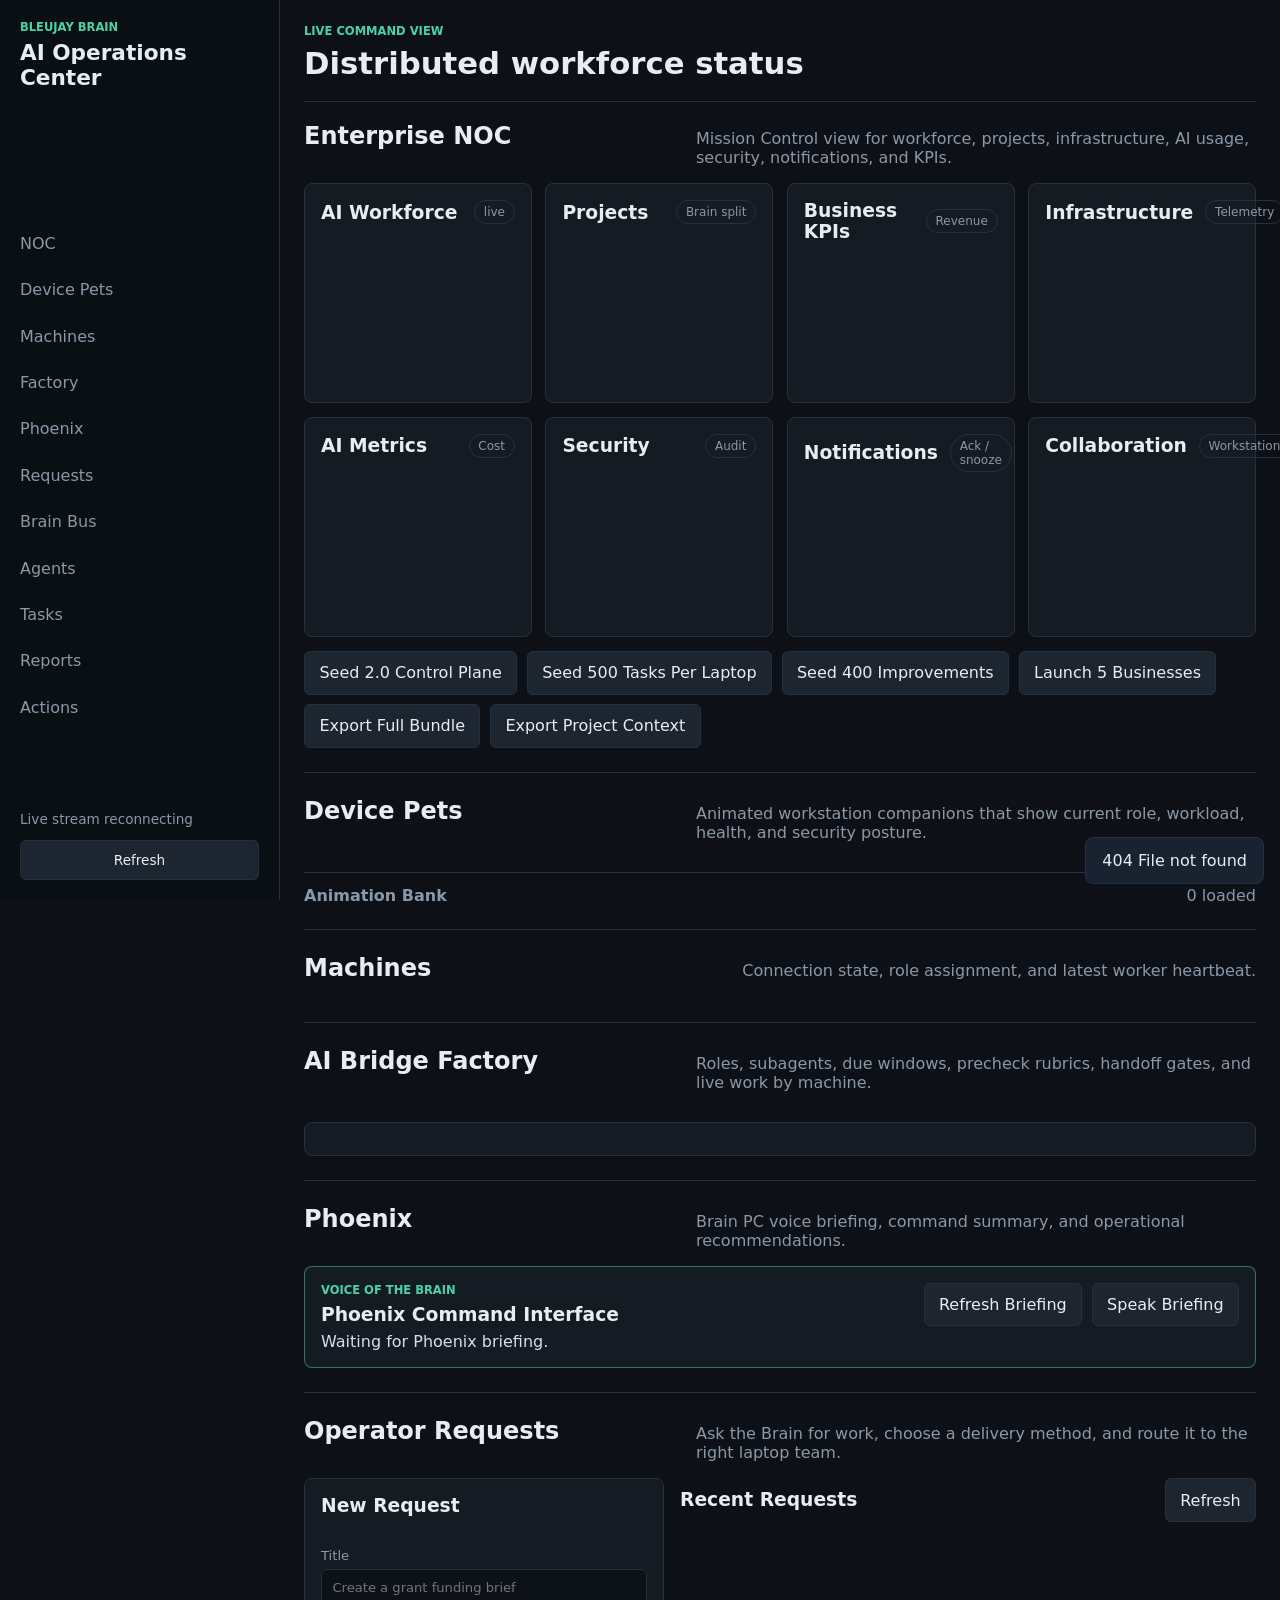
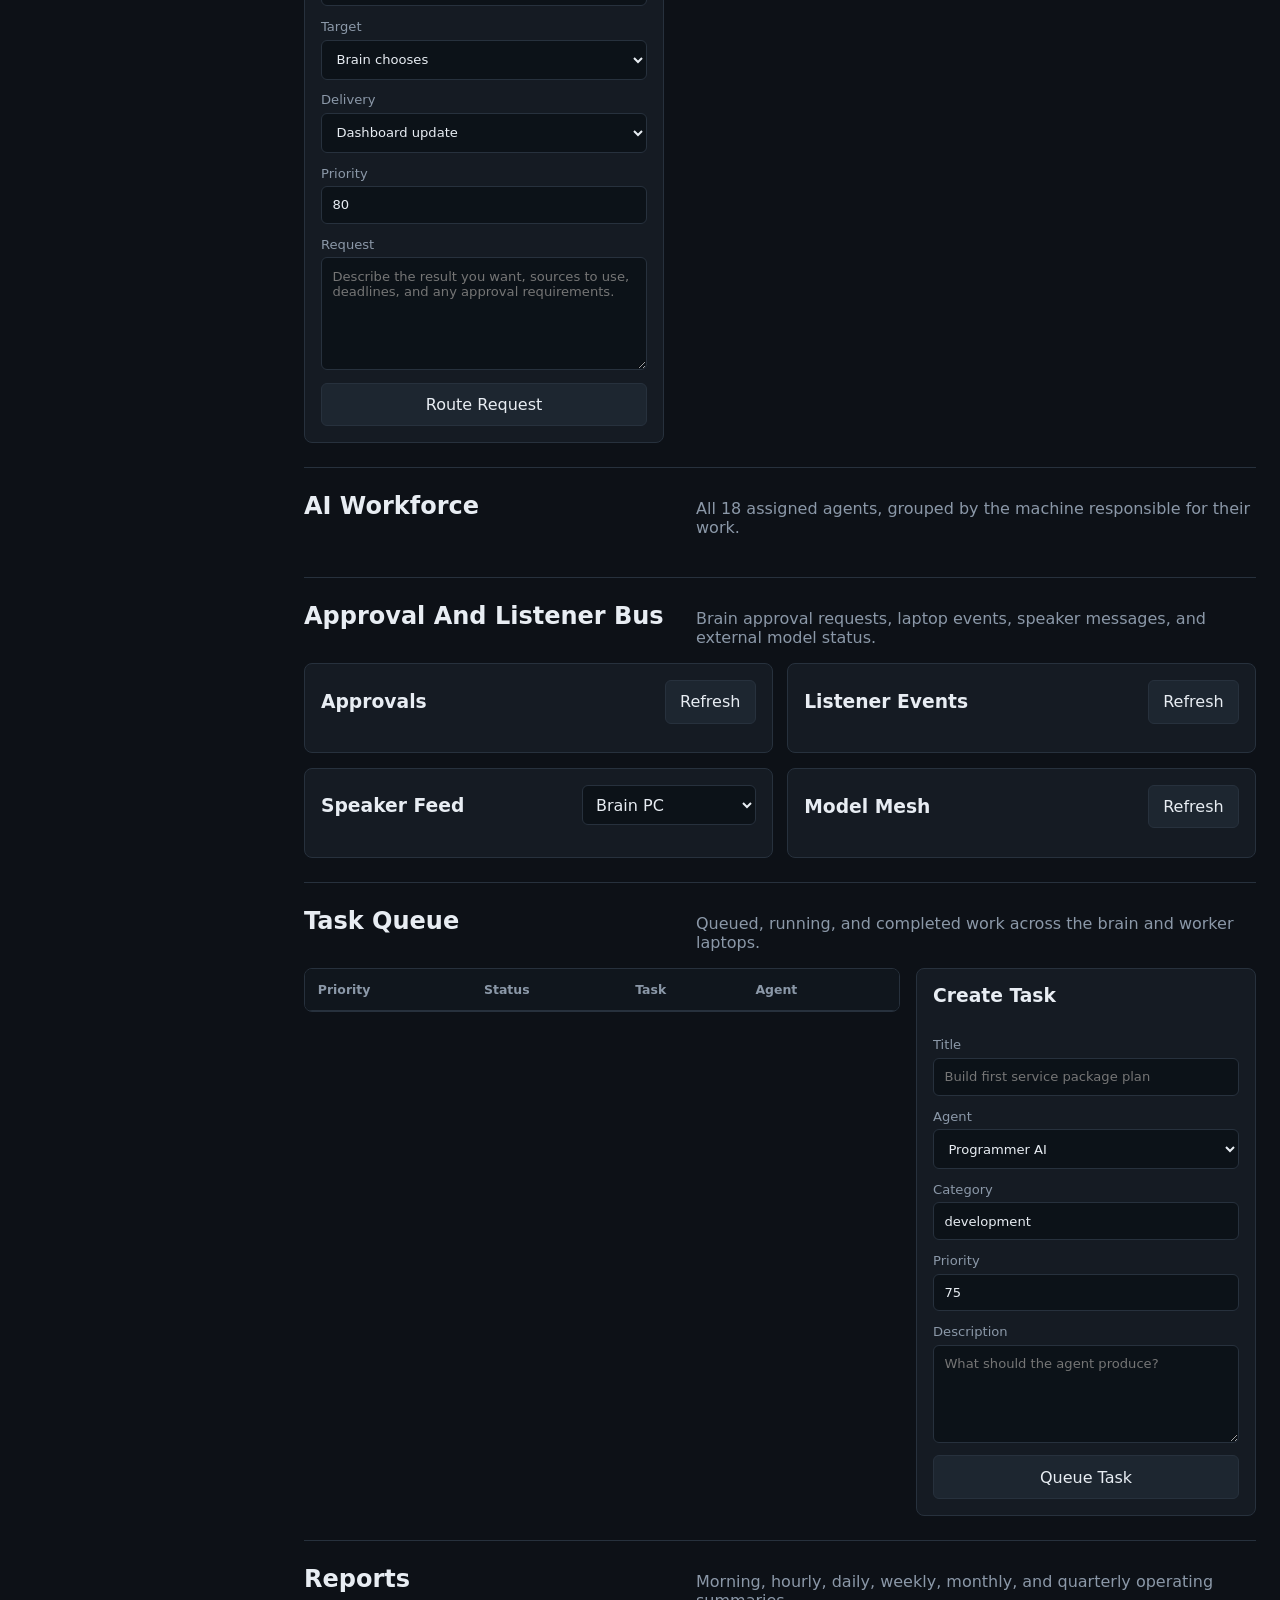
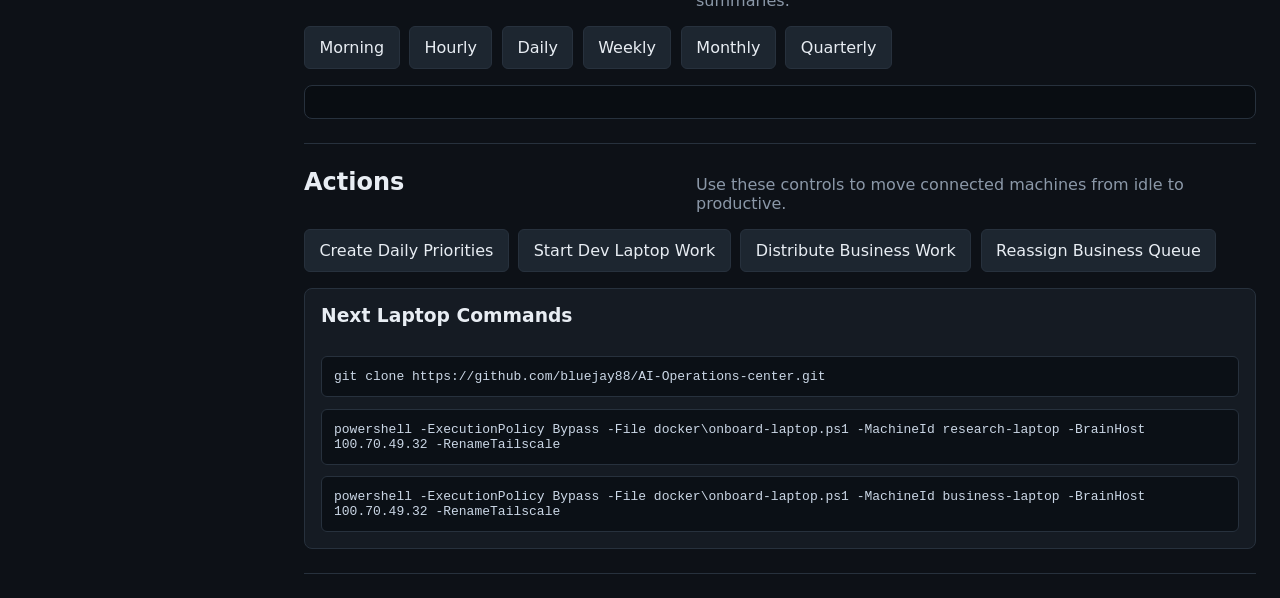
==== dashboard/index.html @ ccdcd931 "Redesign dashboard laptop pets" ====
<!doctype html>
<html lang="en">
  <head>
    <meta charset="utf-8" />
    <meta name="viewport" content="width=device-width, initial-scale=1" />
    <title>AI Operations Center</title>
    <link rel="stylesheet" href="./styles.css?v=pet-laptops-20260713b" />
  </head>
  <body>
    <div class="app-shell">
      <aside class="sidebar">
        <div>
          <p class="eyebrow">Bleujay Brain</p>
          <h1>AI Operations Center</h1>
        </div>
        <nav aria-label="Dashboard sections">
          <a href="#noc">NOC</a>
          <a href="#device-pets">Device Pets</a>
          <a href="#machines">Machines</a>
          <a href="#factory">Factory</a>
          <a href="#phoenix">Phoenix</a>
          <a href="#operator-requests">Requests</a>
          <a href="#brain-bus">Brain Bus</a>
          <a href="#agents">Agents</a>
          <a href="#tasks">Tasks</a>
          <a href="#reports">Reports</a>
          <a href="#actions">Actions</a>
        </nav>
        <div class="sidebar-footer">
          <span id="last-refresh">Waiting for data</span>
          <button id="refresh-button" type="button">Refresh</button>
        </div>
      </aside>

      <main>
        <section class="topbar" aria-labelledby="overview-title">
          <div>
            <p class="eyebrow">Live command view</p>
            <h2 id="overview-title">Distributed workforce status</h2>
          </div>
          <div class="status-strip" id="summary-strip"></div>
        </section>

        <section id="noc" class="workspace-section noc-section">
          <div class="section-heading">
            <h2>Enterprise NOC</h2>
            <p>Mission Control view for workforce, projects, infrastructure, AI usage, security, notifications, and KPIs.</p>
          </div>
          <div class="noc-grid">
            <article class="noc-panel">
              <header><h3>AI Workforce</h3><span id="noc-ai-updated" class="pill">live</span></header>
              <div id="noc-workforce" class="noc-metrics"></div>
            </article>
            <article class="noc-panel">
              <header><h3>Projects</h3><span class="pill">Brain split</span></header>
              <div id="noc-projects" class="compact-list"></div>
            </article>
            <article class="noc-panel">
              <header><h3>Business KPIs</h3><span class="pill">Revenue</span></header>
              <div id="noc-business" class="noc-metrics"></div>
            </article>
            <article class="noc-panel">
              <header><h3>Infrastructure</h3><span class="pill">Telemetry</span></header>
              <div id="noc-infra" class="compact-list"></div>
            </article>
            <article class="noc-panel">
              <header><h3>AI Metrics</h3><span class="pill">Cost</span></header>
              <div id="noc-ai-metrics" class="noc-metrics"></div>
            </article>
            <article class="noc-panel">
              <header><h3>Security</h3><span class="pill">Audit</span></header>
              <div id="noc-security" class="compact-list"></div>
            </article>
            <article class="noc-panel">
              <header><h3>Notifications</h3><span class="pill">Ack / snooze</span></header>
              <div id="noc-notifications" class="compact-list"></div>
            </article>
            <article class="noc-panel">
              <header><h3>Collaboration</h3><span class="pill">Workstations</span></header>
              <div id="noc-collaboration" class="compact-list"></div>
            </article>
          </div>
          <div class="export-panel">
            <button id="ops2-seed" type="button">Seed 2.0 Control Plane</button>
            <button id="ops2-seed-laptop-work" type="button">Seed 500 Tasks Per Laptop</button>
            <button id="ops2-seed-expansion" type="button">Seed 400 Improvements</button>
            <button id="ops2-seed-businesses" type="button">Launch 5 Businesses</button>
            <button id="ops2-export-all" type="button">Export Full Bundle</button>
            <button id="ops2-export-project" type="button">Export Project Context</button>
          </div>
        </section>

        <section id="device-pets" class="workspace-section">
          <div class="section-heading">
            <h2>Device Pets</h2>
            <p>Animated workstation companions that show current role, workload, health, and security posture.</p>
          </div>
          <div class="pet-grid" id="pet-grid"></div>
          <div class="animation-bank">
            <strong>Animation Bank</strong>
            <span id="animation-bank-count">0 loaded</span>
          </div>
        </section>

        <section id="machines" class="workspace-section">
          <div class="section-heading">
            <h2>Machines</h2>
            <p>Connection state, role assignment, and latest worker heartbeat.</p>
          </div>
          <div class="machine-grid" id="machine-grid"></div>
        </section>

        <section id="factory" class="workspace-section">
          <div class="section-heading">
            <h2>AI Bridge Factory</h2>
            <p>Roles, subagents, due windows, precheck rubrics, handoff gates, and live work by machine.</p>
          </div>
          <div class="factory-grid" id="factory-grid"></div>
          <div class="factory-gates" id="factory-gates"></div>
        </section>

        <section id="phoenix" class="workspace-section phoenix-section">
          <div class="section-heading">
            <h2>Phoenix</h2>
            <p>Brain PC voice briefing, command summary, and operational recommendations.</p>
          </div>
          <div class="phoenix-console">
            <div>
              <p class="eyebrow">Voice of the Brain</p>
              <h3>Phoenix Command Interface</h3>
              <p id="phoenix-summary">Waiting for Phoenix briefing.</p>
            </div>
            <div class="phoenix-actions">
              <button id="phoenix-refresh" type="button">Refresh Briefing</button>
              <button id="phoenix-speak" type="button">Speak Briefing</button>
            </div>
          </div>
        </section>

        <section id="operator-requests" class="workspace-section">
          <div class="section-heading">
            <h2>Operator Requests</h2>
            <p>Ask the Brain for work, choose a delivery method, and route it to the right laptop team.</p>
          </div>
          <div class="request-layout">
            <form id="operator-request-form" class="task-form">
              <h3>New Request</h3>
              <label>
                Title
                <input name="title" required placeholder="Create a grant funding brief" />
              </label>
              <label>
                Target
                <select name="target_machine_id">
                  <option value="">Brain chooses</option>
                  <option value="brain-gaming-pc">Brain PC</option>
                  <option value="dev-laptop">Dev Laptop</option>
                  <option value="research-laptop">Research Laptop</option>
                  <option value="business-laptop">Business Laptop</option>
                </select>
              </label>
              <label>
                Delivery
                <select name="output_format">
                  <option value="dashboard">Dashboard update</option>
                  <option value="pdf">PDF report</option>
                  <option value="docx">DOCX document</option>
                  <option value="email">Email draft</option>
                  <option value="spreadsheet">Spreadsheet</option>
                  <option value="github">GitHub artifact</option>
                </select>
              </label>
              <label>
                Priority
                <input name="priority" type="number" min="1" max="100" value="80" />
              </label>
              <label>
                Request
                <textarea name="request_body" rows="6" required placeholder="Describe the result you want, sources to use, deadlines, and any approval requirements."></textarea>
              </label>
              <button type="submit">Route Request</button>
            </form>
            <div>
              <div class="section-heading compact-heading">
                <h3>Recent Requests</h3>
                <button id="refresh-operator-requests" type="button">Refresh</button>
              </div>
              <div id="operator-request-list" class="compact-list request-list"></div>
            </div>
          </div>
        </section>

        <section id="agents" class="workspace-section">
          <div class="section-heading">
            <h2>AI Workforce</h2>
            <p>All 18 assigned agents, grouped by the machine responsible for their work.</p>
          </div>
          <div class="agent-matrix" id="agent-matrix"></div>
        </section>

        <section id="brain-bus" class="workspace-section">
          <div class="section-heading">
            <h2>Approval And Listener Bus</h2>
            <p>Brain approval requests, laptop events, speaker messages, and external model status.</p>
          </div>
          <div class="bus-grid">
            <section class="bus-panel">
              <header>
                <h3>Approvals</h3>
                <button id="refresh-approvals" type="button">Refresh</button>
              </header>
              <div id="approval-list" class="compact-list"></div>
            </section>
            <section class="bus-panel">
              <header>
                <h3>Listener Events</h3>
                <button id="refresh-listener" type="button">Refresh</button>
              </header>
              <div id="listener-list" class="compact-list"></div>
            </section>
            <section class="bus-panel">
              <header>
                <h3>Speaker Feed</h3>
                <select id="speaker-target">
                  <option value="brain-gaming-pc">Brain PC</option>
                  <option value="dev-laptop">Dev Laptop</option>
                  <option value="research-laptop">Research Laptop</option>
                  <option value="business-laptop">Business Laptop</option>
                </select>
              </header>
              <div id="speaker-list" class="compact-list"></div>
            </section>
            <section class="bus-panel">
              <header>
                <h3>Model Mesh</h3>
                <button id="refresh-integrations" type="button">Refresh</button>
              </header>
              <div id="integration-list" class="compact-list"></div>
            </section>
          </div>
        </section>

        <section id="tasks" class="workspace-section">
          <div class="section-heading">
            <h2>Task Queue</h2>
            <p>Queued, running, and completed work across the brain and worker laptops.</p>
          </div>
          <div class="task-layout">
            <div class="task-table-wrap">
              <table>
                <thead>
                  <tr>
                    <th>Priority</th>
                    <th>Status</th>
                    <th>Task</th>
                    <th>Agent</th>
                    <th>Machine</th>
                  </tr>
                </thead>
                <tbody id="task-table"></tbody>
              </table>
            </div>
            <form id="task-form" class="task-form">
              <h3>Create Task</h3>
              <label>
                Title
                <input name="title" required placeholder="Build first service package plan" />
              </label>
              <label>
                Agent
                <select name="agent_id">
                  <option value="programmer">Programmer AI</option>
                  <option value="code-reviewer">Code Reviewer</option>
                  <option value="website-builder">Website Builder</option>
                  <option value="lead-generation">Lead Generation</option>
                  <option value="grant-scout">Grant Scout</option>
                  <option value="business-manager">Business Manager</option>
                </select>
              </label>
              <label>
                Category
                <input name="category" value="development" />
              </label>
              <label>
                Priority
                <input name="priority" type="number" min="1" max="100" value="75" />
              </label>
              <label>
                Description
                <textarea name="description" rows="5" required placeholder="What should the agent produce?"></textarea>
              </label>
              <button type="submit">Queue Task</button>
            </form>
          </div>
        </section>

        <section id="reports" class="workspace-section">
          <div class="section-heading">
            <h2>Reports</h2>
            <p>Morning, hourly, daily, weekly, monthly, and quarterly operating summaries.</p>
          </div>
          <div class="report-controls">
            <button data-report="morning" type="button">Morning</button>
            <button data-report="hourly" type="button">Hourly</button>
            <button data-report="daily" type="button">Daily</button>
            <button data-report="weekly" type="button">Weekly</button>
            <button data-report="monthly" type="button">Monthly</button>
            <button data-report="quarterly" type="button">Quarterly</button>
          </div>
          <pre id="report-output"></pre>
        </section>

        <section id="actions" class="workspace-section actions-section">
          <div class="section-heading">
            <h2>Actions</h2>
            <p>Use these controls to move connected machines from idle to productive.</p>
          </div>
          <div class="action-row">
            <button id="daily-priorities" type="button">Create Daily Priorities</button>
            <button id="dev-kickoff" type="button">Start Dev Laptop Work</button>
            <button id="business-continuity" type="button">Distribute Business Work</button>
            <button id="redistribute-business" type="button">Reassign Business Queue</button>
          </div>
          <div class="command-panel">
            <h3>Next Laptop Commands</h3>
            <code>git clone https://github.com/bluejay88/AI-Operations-center.git</code>
            <code>powershell -ExecutionPolicy Bypass -File docker\onboard-laptop.ps1 -MachineId research-laptop -BrainHost 100.70.49.32 -RenameTailscale</code>
            <code>powershell -ExecutionPolicy Bypass -File docker\onboard-laptop.ps1 -MachineId business-laptop -BrainHost 100.70.49.32 -RenameTailscale</code>
          </div>
        </section>
      </main>
    </div>

    <div id="toast" role="status" aria-live="polite"></div>
    <script src="./app.js?v=pet-laptops-20260713b"></script>
  </body>
</html>
---- dashboard/styles.css ----
:root {
  color-scheme: dark;
  --bg: #0d1117;
  --panel: #151b23;
  --panel-2: #10161d;
  --line: #27313d;
  --text: #e8edf3;
  --muted: #8b98a8;
  --accent: #49d3a6;
  --warn: #f2b84b;
  --bad: #ff6b6b;
  --good: #4fd18b;
  --blue: #77a7ff;
}

* {
  box-sizing: border-box;
}

body {
  margin: 0;
  background: var(--bg);
  color: var(--text);
  font-family: Inter, ui-sans-serif, system-ui, -apple-system, BlinkMacSystemFont, "Segoe UI", sans-serif;
}

button,
input,
select,
textarea {
  font: inherit;
}

button {
  border: 1px solid var(--line);
  background: #1d2630;
  color: var(--text);
  padding: 0.7rem 0.9rem;
  border-radius: 6px;
  cursor: pointer;
  transition: background 160ms ease, border-color 160ms ease, transform 160ms ease;
}

button:hover {
  background: #243140;
  border-color: var(--accent);
  transform: translateY(-1px);
}

.app-shell {
  display: grid;
  grid-template-columns: 280px minmax(0, 1fr);
  min-height: 100vh;
}

.sidebar {
  position: sticky;
  top: 0;
  height: 100vh;
  border-right: 1px solid var(--line);
  background: #0a0f14;
  display: flex;
  flex-direction: column;
  justify-content: space-between;
  padding: 1.25rem;
}

.eyebrow {
  margin: 0 0 0.45rem;
  color: var(--accent);
  font-size: 0.72rem;
  font-weight: 700;
  letter-spacing: 0;
  text-transform: uppercase;
}

h1,
h2,
h3,
p {
  margin-top: 0;
}

h1 {
  font-size: 1.35rem;
  line-height: 1.15;
}

.sidebar nav {
  display: grid;
  gap: 0.35rem;
  margin-top: 2rem;
}

.sidebar a {
  color: var(--muted);
  text-decoration: none;
  padding: 0.65rem 0;
  border-bottom: 1px solid transparent;
}

.sidebar a:hover {
  color: var(--text);
  border-color: var(--line);
}

.sidebar-footer {
  display: grid;
  gap: 0.8rem;
  color: var(--muted);
  font-size: 0.85rem;
}

main {
  padding: 1.5rem;
}

.topbar {
  display: flex;
  align-items: flex-start;
  justify-content: space-between;
  gap: 1rem;
  padding-bottom: 1.25rem;
  border-bottom: 1px solid var(--line);
}

.topbar h2 {
  font-size: clamp(1.6rem, 2.4vw, 2.6rem);
  margin-bottom: 0;
}

.status-strip {
  display: flex;
  gap: 0.75rem;
  flex-wrap: wrap;
  justify-content: flex-end;
}

.metric {
  min-width: 110px;
  border-left: 2px solid var(--accent);
  padding-left: 0.75rem;
}

.metric strong {
  display: block;
  font-size: 1.45rem;
}

.metric span {
  color: var(--muted);
  font-size: 0.78rem;
}

.workspace-section {
  padding: 1.5rem 0;
  border-bottom: 1px solid var(--line);
}

.noc-section {
  padding-top: 1.25rem;
}

.noc-grid {
  display: grid;
  grid-template-columns: repeat(4, minmax(0, 1fr));
  gap: 0.85rem;
}

.noc-panel {
  background: var(--panel);
  border: 1px solid var(--line);
  border-radius: 8px;
  padding: 1rem;
  min-height: 220px;
}

.noc-panel header {
  display: flex;
  justify-content: space-between;
  align-items: center;
  gap: 0.75rem;
  margin-bottom: 0.8rem;
}

.noc-panel h3 {
  margin-bottom: 0;
}

.noc-metrics {
  display: grid;
  grid-template-columns: repeat(2, minmax(0, 1fr));
  gap: 0.65rem;
}

.noc-metric {
  border-top: 1px solid var(--line);
  padding-top: 0.65rem;
  min-width: 0;
}

.noc-metric strong,
.noc-metric span,
.noc-metric small {
  display: block;
}

.noc-metric strong {
  font-size: 1.25rem;
}

.noc-metric span,
.noc-metric small {
  color: var(--muted);
  font-size: 0.78rem;
}

.export-panel {
  margin-top: 0.9rem;
  display: flex;
  flex-wrap: wrap;
  gap: 0.6rem;
}

.pet-grid {
  display: grid;
  grid-template-columns: repeat(5, minmax(0, 1fr));
  gap: 0.85rem;
}

.pet-panel {
  min-width: 0;
  border: 1px solid var(--line);
  border-radius: 8px;
  background: var(--panel);
  overflow: hidden;
}

.pet-stage {
  position: relative;
  display: grid;
  place-items: center;
  min-height: 170px;
  background:
    linear-gradient(180deg, rgba(255,255,255,0.04), transparent 48%),
    repeating-linear-gradient(90deg, rgba(255,255,255,0.035) 0 1px, transparent 1px 28px),
    #0b1117;
}

.pet-copy {
  padding: 0.9rem;
}

.pet-copy header {
  display: flex;
  justify-content: space-between;
  gap: 0.65rem;
  align-items: start;
  margin-bottom: 0.75rem;
}

.pet-copy h3 {
  margin-bottom: 0.15rem;
}

.pet-copy span,
.pet-copy dt {
  color: var(--muted);
  font-size: 0.78rem;
}

.pet-copy dl {
  display: grid;
  gap: 0.45rem;
  margin: 0;
}

.pet-copy dd {
  margin: 0.1rem 0 0;
}

.animation-bank {
  margin-top: 0.9rem;
  display: flex;
  justify-content: space-between;
  gap: 0.75rem;
  border-top: 1px solid var(--line);
  color: var(--muted);
  padding-top: 0.8rem;
}

.pet {
  --pet-accent: var(--accent);
  --pet-accent-2: #b8fff0;
  --pet-dark: #14202a;
  --pet-glass: rgba(255,255,255,0.08);
  position: relative;
  width: 126px;
  height: 116px;
  animation: pet-idle 2.8s ease-in-out infinite;
  transform-origin: 50% 78%;
}

.pet-brain .pet { --pet-accent: #39e6b0; --pet-accent-2: #d8fff6; --pet-dark: #0e261f; }
.pet-dev .pet { --pet-accent: #73a7ff; --pet-accent-2: #dbe8ff; --pet-dark: #111d33; }
.pet-research .pet { --pet-accent: #f3bd55; --pet-accent-2: #fff1ca; --pet-dark: #2d220f; }
.pet-business .pet { --pet-accent: #d98bff; --pet-accent-2: #f5dfff; --pet-dark: #28172f; }
.pet-security .pet { --pet-accent: #ff6464; --pet-accent-2: #ffd4d4; --pet-dark: #301515; }

.pet-aura,
.pet-halo,
.pet-screenplate,
.pet-keyboard,
.pet-trackpad,
.pet-base,
.pet-status-light,
.pet-tool,
.pet-ear,
.pet-scanline,
.pet-gridlines,
.pet-badge,
.pet-port {
  position: absolute;
  display: block;
}

.pet-aura {
  inset: 2px 10px 20px;
  border: 1px solid color-mix(in srgb, var(--pet-accent) 50%, transparent);
  border-radius: 46% 46% 42% 42%;
  box-shadow:
    0 0 34px color-mix(in srgb, var(--pet-accent) 28%, transparent),
    inset 0 0 22px rgba(255,255,255,0.03);
  animation: pet-scan 2.4s linear infinite;
}

.pet-halo {
  left: 34px;
  top: 2px;
  width: 58px;
  height: 11px;
  border: 1px solid color-mix(in srgb, var(--pet-accent) 65%, transparent);
  border-radius: 999px;
  box-shadow: 0 0 16px color-mix(in srgb, var(--pet-accent) 45%, transparent);
  opacity: 0.9;
}

.pet-screenplate {
  left: 17px;
  top: 16px;
  width: 92px;
  height: 58px;
  border: 2px solid var(--pet-accent);
  border-radius: 14px 14px 8px 8px;
  background:
    radial-gradient(circle at 50% -10%, color-mix(in srgb, var(--pet-accent-2) 28%, transparent), transparent 45%),
    linear-gradient(135deg, var(--pet-glass), transparent 45%),
    var(--pet-dark);
  box-shadow:
    inset 0 0 18px rgba(255,255,255,0.07),
    0 0 24px color-mix(in srgb, var(--pet-accent) 24%, transparent),
    0 14px 18px rgba(0,0,0,0.22);
  overflow: hidden;
}

.pet-screenplate::before {
  content: "";
  position: absolute;
  inset: 8px 10px;
  border: 1px solid color-mix(in srgb, var(--pet-accent) 40%, transparent);
  border-radius: 8px;
  opacity: 0.8;
}

.pet-gridlines {
  inset: 0;
  opacity: 0.18;
  background:
    linear-gradient(color-mix(in srgb, var(--pet-accent) 55%, transparent) 1px, transparent 1px),
    linear-gradient(90deg, color-mix(in srgb, var(--pet-accent) 55%, transparent) 1px, transparent 1px);
  background-size: 14px 14px;
}

.pet-scanline {
  left: -16px;
  right: -16px;
  top: 8px;
  height: 2px;
  background: linear-gradient(90deg, transparent, var(--pet-accent-2), transparent);
  opacity: 0.72;
  animation: pet-screen-scan 2.2s ease-in-out infinite;
}

.pet-badge {
  right: 11px;
  top: 10px;
  width: 11px;
  height: 11px;
  border: 2px solid var(--pet-accent);
  border-radius: 50%;
  box-shadow: 0 0 11px var(--pet-accent);
}

.pet-keyboard {
  left: 10px;
  top: 75px;
  width: 106px;
  height: 27px;
  border: 2px solid var(--pet-accent);
  border-radius: 7px 7px 14px 14px;
  transform: perspective(130px) rotateX(16deg);
  transform-origin: 50% 0;
  background:
    linear-gradient(180deg, color-mix(in srgb, var(--pet-accent) 18%, transparent), transparent),
    #0b1118;
  box-shadow: 0 13px 18px rgba(0,0,0,0.25);
}

.pet-keyboard span {
  position: absolute;
  top: 7px;
  width: 16px;
  height: 3px;
  border-radius: 999px;
  background: color-mix(in srgb, var(--pet-accent) 65%, transparent);
  box-shadow: 0 7px 0 color-mix(in srgb, var(--pet-accent) 35%, transparent);
}

.pet-keyboard span:nth-child(1) { left: 15px; }
.pet-keyboard span:nth-child(2) { left: 36px; }
.pet-keyboard span:nth-child(3) { left: 57px; }
.pet-keyboard span:nth-child(4) { left: 78px; }

.pet-trackpad {
  left: 49px;
  top: 88px;
  width: 28px;
  height: 8px;
  border: 1px solid color-mix(in srgb, var(--pet-accent) 50%, transparent);
  border-radius: 999px;
  background: rgba(255,255,255,0.03);
}

.pet-base {
  left: 18px;
  bottom: 3px;
  width: 90px;
  height: 9px;
  border-radius: 999px;
  background: linear-gradient(90deg, transparent, var(--pet-accent), transparent);
  box-shadow: 0 0 18px color-mix(in srgb, var(--pet-accent) 45%, transparent);
}

.pet-eye {
  position: absolute;
  top: 24px;
  width: 10px;
  height: 12px;
  border-radius: 50%;
  background: var(--pet-accent-2);
  box-shadow: 0 0 10px var(--pet-accent);
}

.pet-eye.left { left: 29px; }
.pet-eye.right { right: 29px; }

.pet-mouth {
  position: absolute;
  left: 40px;
  top: 42px;
  width: 13px;
  height: 3px;
  border-radius: 999px;
  background: color-mix(in srgb, var(--pet-accent) 70%, white);
  box-shadow: 0 0 7px var(--pet-accent);
}

.pet-ear {
  top: 30px;
  width: 13px;
  height: 35px;
  border: 2px solid var(--pet-accent);
  border-radius: 999px;
  background: #0c1218;
  box-shadow: 0 0 12px color-mix(in srgb, var(--pet-accent) 20%, transparent);
}

.pet-ear.left {
  left: 5px;
  transform: rotate(-8deg);
}

.pet-ear.right {
  right: 5px;
  transform: rotate(8deg);
}

.pet-port {
  top: 67px;
  width: 16px;
  height: 4px;
  border-radius: 999px;
  background: var(--pet-accent);
  box-shadow: 0 0 10px color-mix(in srgb, var(--pet-accent) 55%, transparent);
}

.pet-port.left { left: 22px; }
.pet-port.right { right: 22px; }

.pet-status-light {
  right: 17px;
  top: 84px;
  width: 8px;
  height: 8px;
  border-radius: 50%;
  background: var(--pet-accent);
  box-shadow: 0 0 10px var(--pet-accent);
  animation: pet-tail 1.1s ease-in-out infinite;
}

.pet-tool {
  left: 50px;
  top: 105px;
  width: 26px;
  height: 4px;
  border-radius: 999px;
  background: var(--pet-accent);
  box-shadow: 0 0 16px var(--pet-accent);
}

.pet-brain .pet-screenplate {
  border-radius: 24px 24px 10px 10px;
}

.pet-brain .pet-halo {
  width: 70px;
  left: 28px;
}

.pet-dev .pet-screenplate::after {
  content: "";
  position: absolute;
  left: 12px;
  bottom: 9px;
  width: 32px;
  height: 3px;
  border-radius: 999px;
  background: var(--pet-accent);
  box-shadow: 39px 0 0 color-mix(in srgb, var(--pet-accent) 55%, transparent);
}

.pet-research .pet-badge {
  width: 17px;
  height: 17px;
  right: 9px;
  top: 9px;
}

.pet-research .pet-badge::after {
  content: "";
  position: absolute;
  right: -8px;
  bottom: -6px;
  width: 10px;
  height: 3px;
  border-radius: 999px;
  background: var(--pet-accent);
  transform: rotate(45deg);
}

.pet-business .pet-screenplate {
  border-radius: 11px 21px 9px 17px;
}

.pet-business .pet-keyboard {
  border-radius: 7px 7px 18px 9px;
}

.pet-security .pet-screenplate {
  clip-path: polygon(50% 0, 94% 14%, 90% 70%, 50% 100%, 10% 70%, 6% 14%);
  border-radius: 12px;
}

.pet-security .pet-keyboard {
  clip-path: polygon(12% 0, 88% 0, 100% 78%, 50% 100%, 0 78%);
}

.anim-sleeping { animation-name: pet-sleeping; }
.anim-working { animation-name: pet-working; }
.anim-thinking { animation-name: pet-thinking; }
.anim-running { animation-name: pet-running; }
.anim-building { animation-name: pet-building; }
.anim-editing { animation-name: pet-editing; }
.anim-researching { animation-name: pet-researching; }
.anim-emailing { animation-name: pet-emailing; }
.anim-scanning { animation-name: pet-scanning; }
.anim-guarding { animation-name: pet-guarding; }
.anim-deploying { animation-name: pet-deploying; }
.anim-testing { animation-name: pet-testing; }
.anim-debugging { animation-name: pet-debugging; }
.anim-planning { animation-name: pet-planning; }
.anim-syncing { animation-name: pet-syncing; }
.anim-reporting { animation-name: pet-reporting; }
.anim-listening { animation-name: pet-listening; }
.anim-speaking { animation-name: pet-speaking; }
.anim-approving { animation-name: pet-approving; }
.anim-reviewing { animation-name: pet-reviewing; }
.anim-learning { animation-name: pet-learning; }
.anim-optimizing { animation-name: pet-optimizing; }
.anim-backing-up { animation-name: pet-backing-up; }
.anim-warning { animation-name: pet-warning; }
.anim-cooling { animation-name: pet-cooling; }
.anim-charging { animation-name: pet-charging; }
.anim-idle { animation-name: pet-idle; }
.anim-celebrating { animation-name: pet-celebrating; }
.anim-blocked { animation-name: pet-blocked; }
.anim-triaging { animation-name: pet-triaging; }
.anim-routing { animation-name: pet-routing; }
.anim-benchmarking { animation-name: pet-benchmarking; }
.anim-indexing { animation-name: pet-indexing; }
.anim-scraping { animation-name: pet-scraping; }
.anim-summarizing { animation-name: pet-summarizing; }
.anim-forecasting { animation-name: pet-forecasting; }
.anim-budgeting { animation-name: pet-budgeting; }
.anim-invoicing { animation-name: pet-invoicing; }
.anim-posting { animation-name: pet-posting; }
.anim-designing { animation-name: pet-designing; }
.anim-packaging { animation-name: pet-packaging; }
.anim-migrating { animation-name: pet-migrating; }
.anim-securing { animation-name: pet-securing; }
.anim-encrypting { animation-name: pet-encrypting; }
.anim-auditing { animation-name: pet-auditing; }
.anim-monitoring { animation-name: pet-monitoring; }
.anim-healing { animation-name: pet-healing; }
.anim-balancing { animation-name: pet-balancing; }
.anim-queuing { animation-name: pet-queuing; }
.anim-merging { animation-name: pet-merging; }
.anim-shipping { animation-name: pet-shipping; }
.anim-documenting { animation-name: pet-documenting; }
.anim-refactoring { animation-name: pet-refactoring; }
.anim-profiling { animation-name: pet-profiling; }
.anim-validating { animation-name: pet-validating; }
.anim-archiving { animation-name: pet-archiving; }

@keyframes pet-idle { 0%,100% { transform: translateY(0); } 50% { transform: translateY(-4px); } }
@keyframes pet-sleeping { 0%,100% { transform: translateY(4px) scale(.96); opacity:.72; } 50% { transform: translateY(2px) scale(.94); opacity:.62; } }
@keyframes pet-working { 0%,100% { transform: translateX(0); } 25% { transform: translateX(-2px); } 75% { transform: translateX(2px); } }
@keyframes pet-thinking { 0%,100% { transform: rotate(0); } 50% { transform: rotate(-4deg) translateY(-3px); } }
@keyframes pet-running { 0%,100% { transform: translateX(-6px) skewX(-4deg); } 50% { transform: translateX(6px) skewX(4deg); } }
@keyframes pet-building { 0%,100% { transform: translateY(0) rotate(0); } 35% { transform: translateY(-5px) rotate(-3deg); } 70% { transform: translateY(2px) rotate(3deg); } }
@keyframes pet-editing { 0%,100% { transform: translateX(0) rotate(0); } 50% { transform: translateX(5px) rotate(2deg); } }
@keyframes pet-researching { 0%,100% { transform: scale(1); } 50% { transform: scale(1.06) translateY(-3px); } }
@keyframes pet-emailing { 0%,100% { transform: translateY(0); } 30% { transform: translateY(-7px) translateX(4px); } 60% { transform: translateY(-2px) translateX(-4px); } }
@keyframes pet-scanning { 0% { transform: rotate(0); } 100% { transform: rotate(360deg); } }
@keyframes pet-guarding { 0%,100% { transform: scale(1); } 50% { transform: scale(1.04); filter: brightness(1.2); } }
@keyframes pet-deploying { 0% { transform: translateY(8px); } 50% { transform: translateY(-12px); } 100% { transform: translateY(8px); } }
@keyframes pet-testing { 0%,100% { transform: translateX(0); } 20% { transform: translateX(-5px); } 40% { transform: translateX(5px); } }
@keyframes pet-debugging { 0%,100% { transform: rotate(0); } 25% { transform: rotate(5deg); } 75% { transform: rotate(-5deg); } }
@keyframes pet-planning { 0%,100% { transform: translateY(0) scale(1); } 50% { transform: translateY(-2px) scale(1.03); } }
@keyframes pet-syncing { 0% { transform: rotateY(0); } 100% { transform: rotateY(360deg); } }
@keyframes pet-reporting { 0%,100% { transform: translateY(0); } 50% { transform: translateY(-8px); } }
@keyframes pet-listening { 0%,100% { transform: scaleX(1); } 50% { transform: scaleX(1.08); } }
@keyframes pet-speaking { 0%,100% { transform: scale(1); } 30% { transform: scale(1.05); } 60% { transform: scale(.98); } }
@keyframes pet-approving { 0%,100% { transform: translateY(0); filter: saturate(1); } 50% { transform: translateY(-5px); filter: saturate(1.5); } }
@keyframes pet-reviewing { 0%,100% { transform: rotate(-2deg); } 50% { transform: rotate(2deg); } }
@keyframes pet-learning { 0%,100% { transform: scale(.98); } 50% { transform: scale(1.07); } }
@keyframes pet-optimizing { 0%,100% { transform: translateY(0) rotate(0); } 50% { transform: translateY(-6px) rotate(8deg); } }
@keyframes pet-backing-up { 0%,100% { transform: translateX(0); opacity:1; } 50% { transform: translateX(9px); opacity:.82; } }
@keyframes pet-warning { 0%,100% { transform: translateX(0); filter: brightness(1); } 25% { transform: translateX(-3px); filter: brightness(1.45); } 75% { transform: translateX(3px); filter: brightness(1.45); } }
@keyframes pet-cooling { 0%,100% { transform: translateY(0); filter: hue-rotate(0deg); } 50% { transform: translateY(-4px); filter: hue-rotate(70deg); } }
@keyframes pet-charging { 0%,100% { transform: scale(1); filter: brightness(1); } 50% { transform: scale(1.03); filter: brightness(1.55); } }
@keyframes pet-celebrating { 0%,100% { transform: translateY(0) rotate(0); } 25% { transform: translateY(-9px) rotate(-8deg); } 75% { transform: translateY(-9px) rotate(8deg); } }
@keyframes pet-blocked { 0%,100% { transform: translateX(-2px); opacity:.72; } 50% { transform: translateX(2px); opacity:.92; } }
@keyframes pet-triaging { 0%,100% { transform: rotate(0) scale(1); } 50% { transform: rotate(6deg) scale(1.02); } }
@keyframes pet-routing { 0%,100% { transform: translate(0,0); } 25% { transform: translate(5px,-3px); } 75% { transform: translate(-5px,3px); } }
@keyframes pet-benchmarking { 0%,100% { transform: scaleY(1); } 50% { transform: scaleY(1.12); } }
@keyframes pet-indexing { 0%,100% { transform: translateY(0); } 50% { transform: translateY(-3px) scaleX(1.06); } }
@keyframes pet-scraping { 0%,100% { transform: translateX(0); } 50% { transform: translateX(8px); } }
@keyframes pet-summarizing { 0%,100% { transform: scale(1) rotate(0); } 50% { transform: scale(.96) rotate(-3deg); } }
@keyframes pet-forecasting { 0%,100% { transform: translateY(2px); } 50% { transform: translateY(-10px); } }
@keyframes pet-budgeting { 0%,100% { transform: translateX(0) scale(1); } 50% { transform: translateX(-4px) scale(1.04); } }
@keyframes pet-invoicing { 0%,100% { transform: translateY(0) skewX(0); } 50% { transform: translateY(-4px) skewX(-5deg); } }
@keyframes pet-posting { 0%,100% { transform: translate(0,0); } 50% { transform: translate(7px,-7px); } }
@keyframes pet-designing { 0%,100% { transform: rotate(-3deg); } 50% { transform: rotate(7deg); } }
@keyframes pet-packaging { 0%,100% { transform: scale(.98); } 50% { transform: scale(1.08); } }
@keyframes pet-migrating { 0%,100% { transform: translateX(-8px); } 50% { transform: translateX(8px); } }
@keyframes pet-securing { 0%,100% { transform: scale(1); } 50% { transform: scale(1.05); filter: contrast(1.3); } }
@keyframes pet-encrypting { 0%,100% { transform: rotateY(0); filter: brightness(1); } 50% { transform: rotateY(180deg); filter: brightness(1.35); } }
@keyframes pet-auditing { 0%,100% { transform: translateY(0) rotate(0); } 50% { transform: translateY(-3px) rotate(-6deg); } }
@keyframes pet-monitoring { 0%,100% { transform: scale(1); opacity:1; } 50% { transform: scale(1.03); opacity:.86; } }
@keyframes pet-healing { 0%,100% { transform: scale(1); filter: hue-rotate(0deg); } 50% { transform: scale(1.04); filter: hue-rotate(45deg); } }
@keyframes pet-balancing { 0%,100% { transform: rotate(-5deg); } 50% { transform: rotate(5deg); } }
@keyframes pet-queuing { 0%,100% { transform: translateY(0); } 33% { transform: translateY(-5px); } 66% { transform: translateY(3px); } }
@keyframes pet-merging { 0%,100% { transform: scaleX(1); } 50% { transform: scaleX(.9) scaleY(1.08); } }
@keyframes pet-shipping { 0%,100% { transform: translateX(-7px) translateY(0); } 50% { transform: translateX(8px) translateY(-5px); } }
@keyframes pet-documenting { 0%,100% { transform: translateY(0) rotate(0); } 50% { transform: translateY(-2px) rotate(4deg); } }
@keyframes pet-refactoring { 0%,100% { transform: skewX(0); } 50% { transform: skewX(7deg); } }
@keyframes pet-profiling { 0%,100% { transform: scaleX(1); } 50% { transform: scaleX(1.12); } }
@keyframes pet-validating { 0%,100% { transform: translateY(0); filter: brightness(1); } 50% { transform: translateY(-4px); filter: brightness(1.25); } }
@keyframes pet-archiving { 0%,100% { transform: scale(1); opacity:1; } 50% { transform: scale(.9); opacity:.75; } }

@keyframes pet-scan {
  0% { transform: rotate(0deg) scale(1); opacity: .45; }
  50% { transform: rotate(180deg) scale(1.08); opacity: .9; }
  100% { transform: rotate(360deg) scale(1); opacity: .45; }
}

@keyframes pet-tail {
  0%,100% { transform: rotate(-12deg); }
  50% { transform: rotate(14deg); }
}

@keyframes pet-screen-scan {
  0%, 100% { transform: translateY(0); opacity: .2; }
  45% { transform: translateY(28px); opacity: .85; }
  70% { transform: translateY(22px); opacity: .35; }
}

.section-heading {
  display: flex;
  align-items: baseline;
  justify-content: space-between;
  gap: 1rem;
  margin-bottom: 1rem;
}

.section-heading h2 {
  margin-bottom: 0;
}

.section-heading p {
  color: var(--muted);
  max-width: 560px;
  margin-bottom: 0;
}

.machine-grid {
  display: grid;
  grid-template-columns: repeat(4, minmax(0, 1fr));
  gap: 0.75rem;
}

svg {
  width: 1em;
  height: 1em;
  fill: currentColor;
  vertical-align: -0.14em;
}

.machine {
  background: var(--panel);
  border: 1px solid var(--line);
  border-radius: 8px;
  padding: 1rem;
  min-height: 190px;
}

.machine header {
  display: flex;
  align-items: center;
  justify-content: space-between;
  gap: 0.75rem;
}

.machine h3 {
  font-size: 1rem;
  margin-bottom: 0.2rem;
}

.machine small,
.machine p {
  color: var(--muted);
}

.pill {
  display: inline-flex;
  align-items: center;
  border: 1px solid var(--line);
  border-radius: 999px;
  padding: 0.25rem 0.55rem;
  color: var(--muted);
  font-size: 0.75rem;
}

.pill.online {
  color: var(--good);
  border-color: rgba(79, 209, 139, 0.45);
}

.pill.offline {
  color: var(--bad);
  border-color: rgba(255, 107, 107, 0.45);
}

.machine dl {
  display: grid;
  grid-template-columns: 1fr 1fr;
  gap: 0.7rem;
  margin: 1rem 0 0;
}

.agent-matrix {
  display: grid;
  grid-template-columns: repeat(4, minmax(0, 1fr));
  gap: 0.75rem;
}

.factory-grid {
  display: grid;
  grid-template-columns: repeat(2, minmax(0, 1fr));
  gap: 0.9rem;
}

.factory-machine,
.factory-gates,
.phoenix-console,
.bus-panel {
  background: var(--panel);
  border: 1px solid var(--line);
  border-radius: 8px;
  padding: 1rem;
}

.factory-machine header {
  display: flex;
  justify-content: space-between;
  gap: 0.75rem;
  align-items: start;
}

.factory-machine h3,
.factory-machine h4 {
  margin-bottom: 0.45rem;
}

.factory-machine p,
.factory-machine li {
  color: #c8d2df;
}

.factory-kpis,
.tag-row,
.gate-row {
  display: flex;
  gap: 0.5rem;
  flex-wrap: wrap;
}

.factory-kpis span,
.tag-row span {
  border: 1px solid var(--line);
  background: #0d141c;
  border-radius: 999px;
  padding: 0.3rem 0.55rem;
  color: var(--muted);
  font-size: 0.78rem;
}

.due-list {
  display: grid;
  grid-template-columns: repeat(2, minmax(0, 1fr));
  gap: 0.5rem;
}

.due-list dt {
  color: var(--muted);
  font-size: 0.72rem;
}

.due-list dd {
  margin: 0.15rem 0 0;
}

.factory-gates {
  margin-top: 0.9rem;
}

.gate {
  flex: 1 1 220px;
  border-top: 1px solid var(--line);
  padding-top: 0.75rem;
}

.gate strong,
.gate span {
  display: block;
}

.gate span {
  color: var(--accent);
  font-size: 0.8rem;
}

.phoenix-console {
  display: grid;
  grid-template-columns: minmax(0, 1fr) auto;
  gap: 1rem;
  align-items: start;
  border-color: rgba(73, 211, 166, 0.5);
}

.phoenix-console h3 {
  margin-bottom: 0.45rem;
}

.phoenix-console p:last-child {
  color: #d6dee8;
  white-space: pre-wrap;
  margin-bottom: 0;
}

.phoenix-actions {
  display: flex;
  gap: 0.6rem;
  flex-wrap: wrap;
  justify-content: flex-end;
}

.bus-grid {
  display: grid;
  grid-template-columns: repeat(2, minmax(0, 1fr));
  gap: 0.9rem;
}

.bus-panel header {
  display: flex;
  align-items: center;
  justify-content: space-between;
  gap: 0.75rem;
  margin-bottom: 0.8rem;
}

.bus-panel h3 {
  margin-bottom: 0;
}

.bus-panel select {
  border: 1px solid var(--line);
  background: #0c1218;
  color: var(--text);
  border-radius: 6px;
  padding: 0.55rem;
}

.compact-list {
  display: grid;
  gap: 0.65rem;
  max-height: 420px;
  overflow: auto;
}

.compact-list article {
  border-top: 1px solid var(--line);
  padding-top: 0.65rem;
}

.compact-list strong,
.compact-list span {
  display: block;
}

.compact-list span,
.compact-list p,
.muted {
  color: var(--muted);
  font-size: 0.82rem;
}

.compact-list p {
  margin: 0.35rem 0 0;
}

.agent-group {
  background: var(--panel);
  border: 1px solid var(--line);
  border-radius: 8px;
  padding: 1rem;
}

.agent-group header,
.agent-row {
  display: flex;
  align-items: center;
  justify-content: space-between;
  gap: 0.75rem;
}

.agent-group h3 {
  margin-bottom: 0;
  font-size: 0.98rem;
}

.agent-list {
  display: grid;
  gap: 0.55rem;
  margin-top: 0.9rem;
}

.agent-row {
  border-top: 1px solid var(--line);
  padding-top: 0.55rem;
}

.agent-row strong,
.agent-row span {
  display: block;
}

.agent-row span {
  color: var(--muted);
  font-size: 0.78rem;
}

.machine dt {
  color: var(--muted);
  font-size: 0.72rem;
}

.machine dd {
  margin: 0.2rem 0 0;
  font-weight: 700;
}

.task-layout,
.request-layout {
  display: grid;
  grid-template-columns: minmax(0, 1fr) 340px;
  gap: 1rem;
  align-items: start;
}

.request-layout {
  grid-template-columns: 360px minmax(0, 1fr);
}

.compact-heading {
  margin-bottom: 0.75rem;
}

.compact-heading h3 {
  margin-bottom: 0;
}

.request-list article {
  background: var(--panel);
  border: 1px solid var(--line);
  border-radius: 8px;
  padding: 0.85rem;
}

.request-list small {
  display: block;
  margin-top: 0.45rem;
  color: var(--muted);
}

.task-table-wrap {
  overflow: auto;
  border: 1px solid var(--line);
  border-radius: 8px;
}

table {
  width: 100%;
  border-collapse: collapse;
  min-width: 760px;
}

th,
td {
  padding: 0.8rem;
  text-align: left;
  border-bottom: 1px solid var(--line);
  vertical-align: top;
}

th {
  color: var(--muted);
  font-size: 0.78rem;
  background: var(--panel-2);
}

td {
  color: #dce4ee;
}

.task-title {
  font-weight: 700;
}

.task-desc {
  color: var(--muted);
  margin-top: 0.25rem;
  font-size: 0.84rem;
}

.task-form,
.command-panel {
  background: var(--panel);
  border: 1px solid var(--line);
  border-radius: 8px;
  padding: 1rem;
}

.task-form {
  display: grid;
  gap: 0.8rem;
}

.task-form label {
  display: grid;
  gap: 0.35rem;
  color: var(--muted);
  font-size: 0.82rem;
}

.task-form input,
.task-form select,
.task-form textarea {
  width: 100%;
  border: 1px solid var(--line);
  background: #0c1218;
  color: var(--text);
  border-radius: 6px;
  padding: 0.65rem;
}

.report-controls,
.action-row {
  display: flex;
  flex-wrap: wrap;
  gap: 0.6rem;
  margin-bottom: 1rem;
}

pre {
  white-space: pre-wrap;
  margin: 0;
  border: 1px solid var(--line);
  border-radius: 8px;
  background: #090d12;
  color: #d6dee8;
  padding: 1rem;
  max-height: 520px;
  overflow: auto;
}

.command-panel {
  display: grid;
  gap: 0.7rem;
}

.command-panel code {
  display: block;
  color: #cbd7e6;
  background: #0b1016;
  border: 1px solid var(--line);
  border-radius: 6px;
  padding: 0.75rem;
  overflow-x: auto;
}

#toast {
  position: fixed;
  right: 1rem;
  bottom: 1rem;
  max-width: 360px;
  background: #182231;
  border: 1px solid var(--line);
  color: var(--text);
  padding: 0.8rem 1rem;
  border-radius: 8px;
  opacity: 0;
  transform: translateY(8px);
  transition: opacity 160ms ease, transform 160ms ease;
  pointer-events: none;
}

#toast.visible {
  opacity: 1;
  transform: translateY(0);
}

@media (max-width: 1100px) {
  .app-shell {
    grid-template-columns: 1fr;
  }

  .sidebar {
    position: relative;
    height: auto;
    border-right: 0;
    border-bottom: 1px solid var(--line);
  }

  .machine-grid,
  .noc-grid,
  .pet-grid,
  .factory-grid,
  .bus-grid,
  .agent-matrix,
  .task-layout,
  .request-layout,
  .phoenix-console {
    grid-template-columns: 1fr;
  }

  .topbar,
  .section-heading {
    display: grid;
  }

  .status-strip {
    justify-content: flex-start;
  }
}
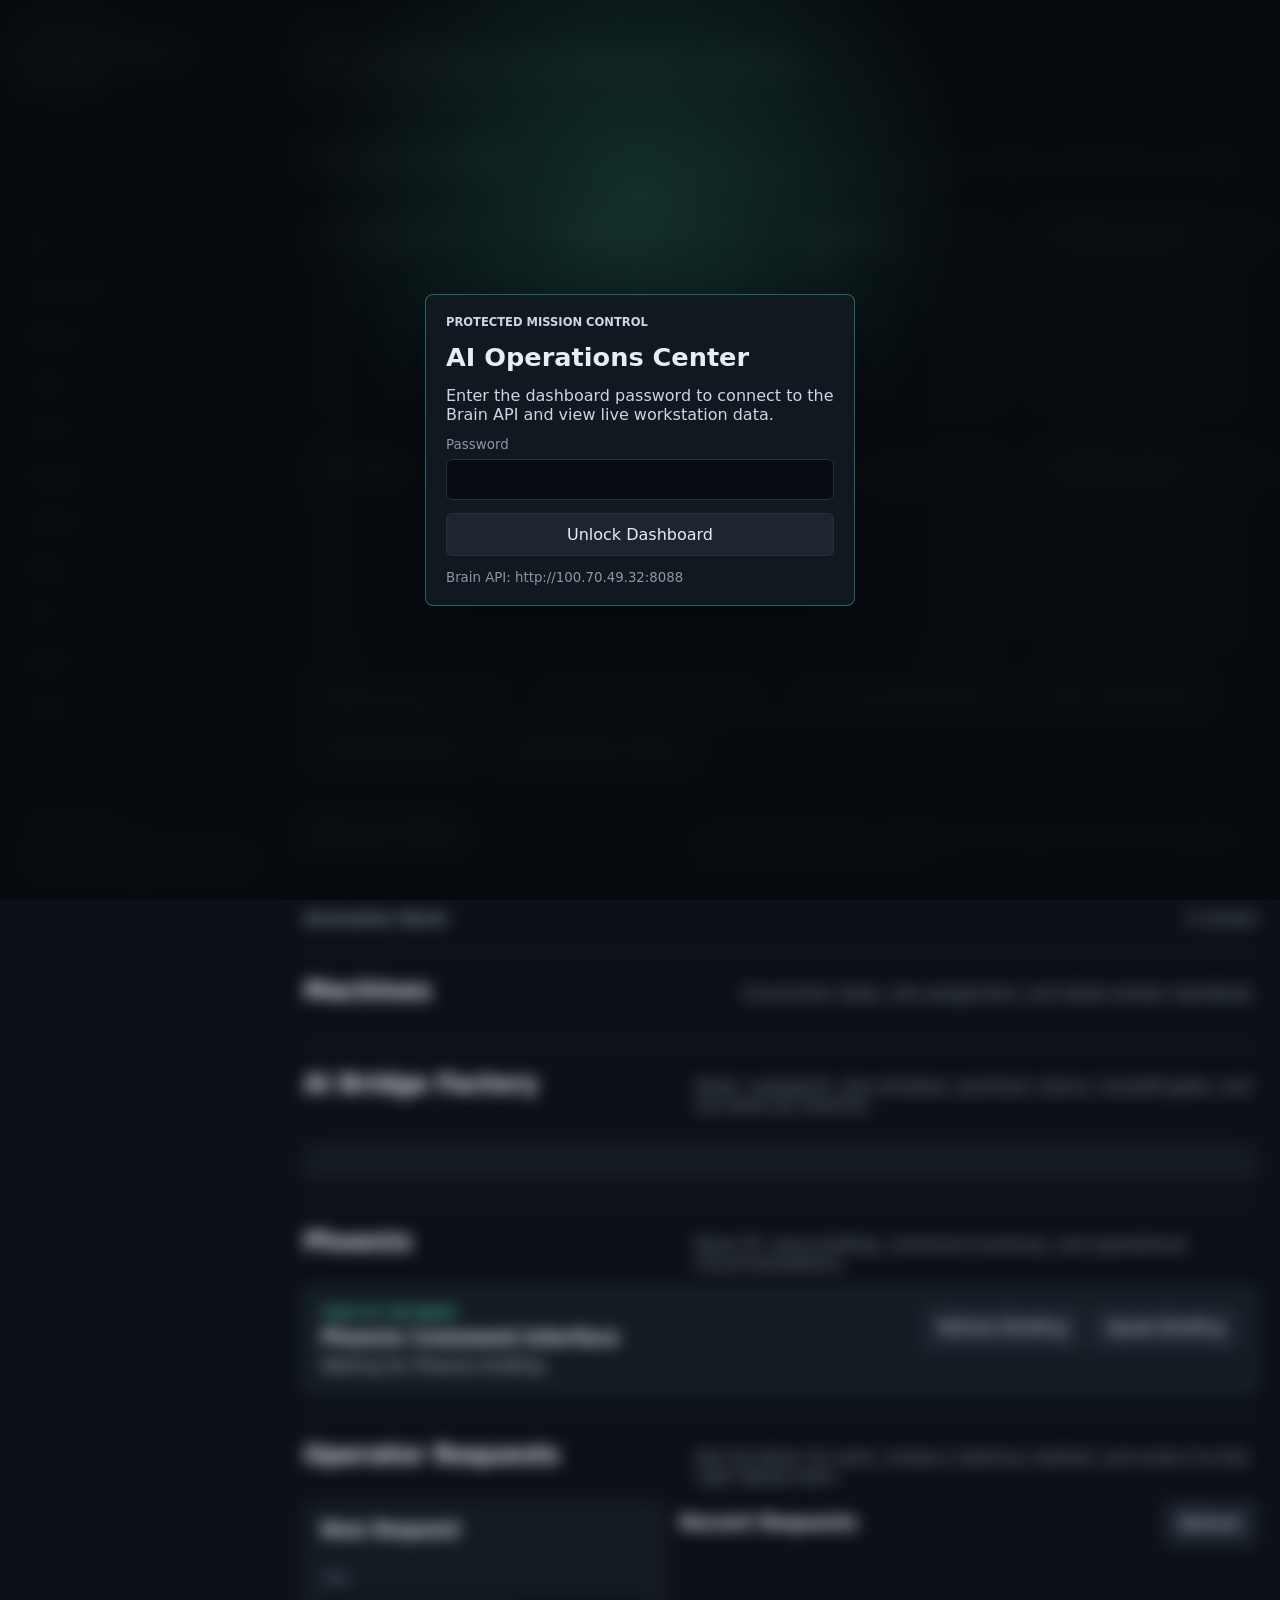
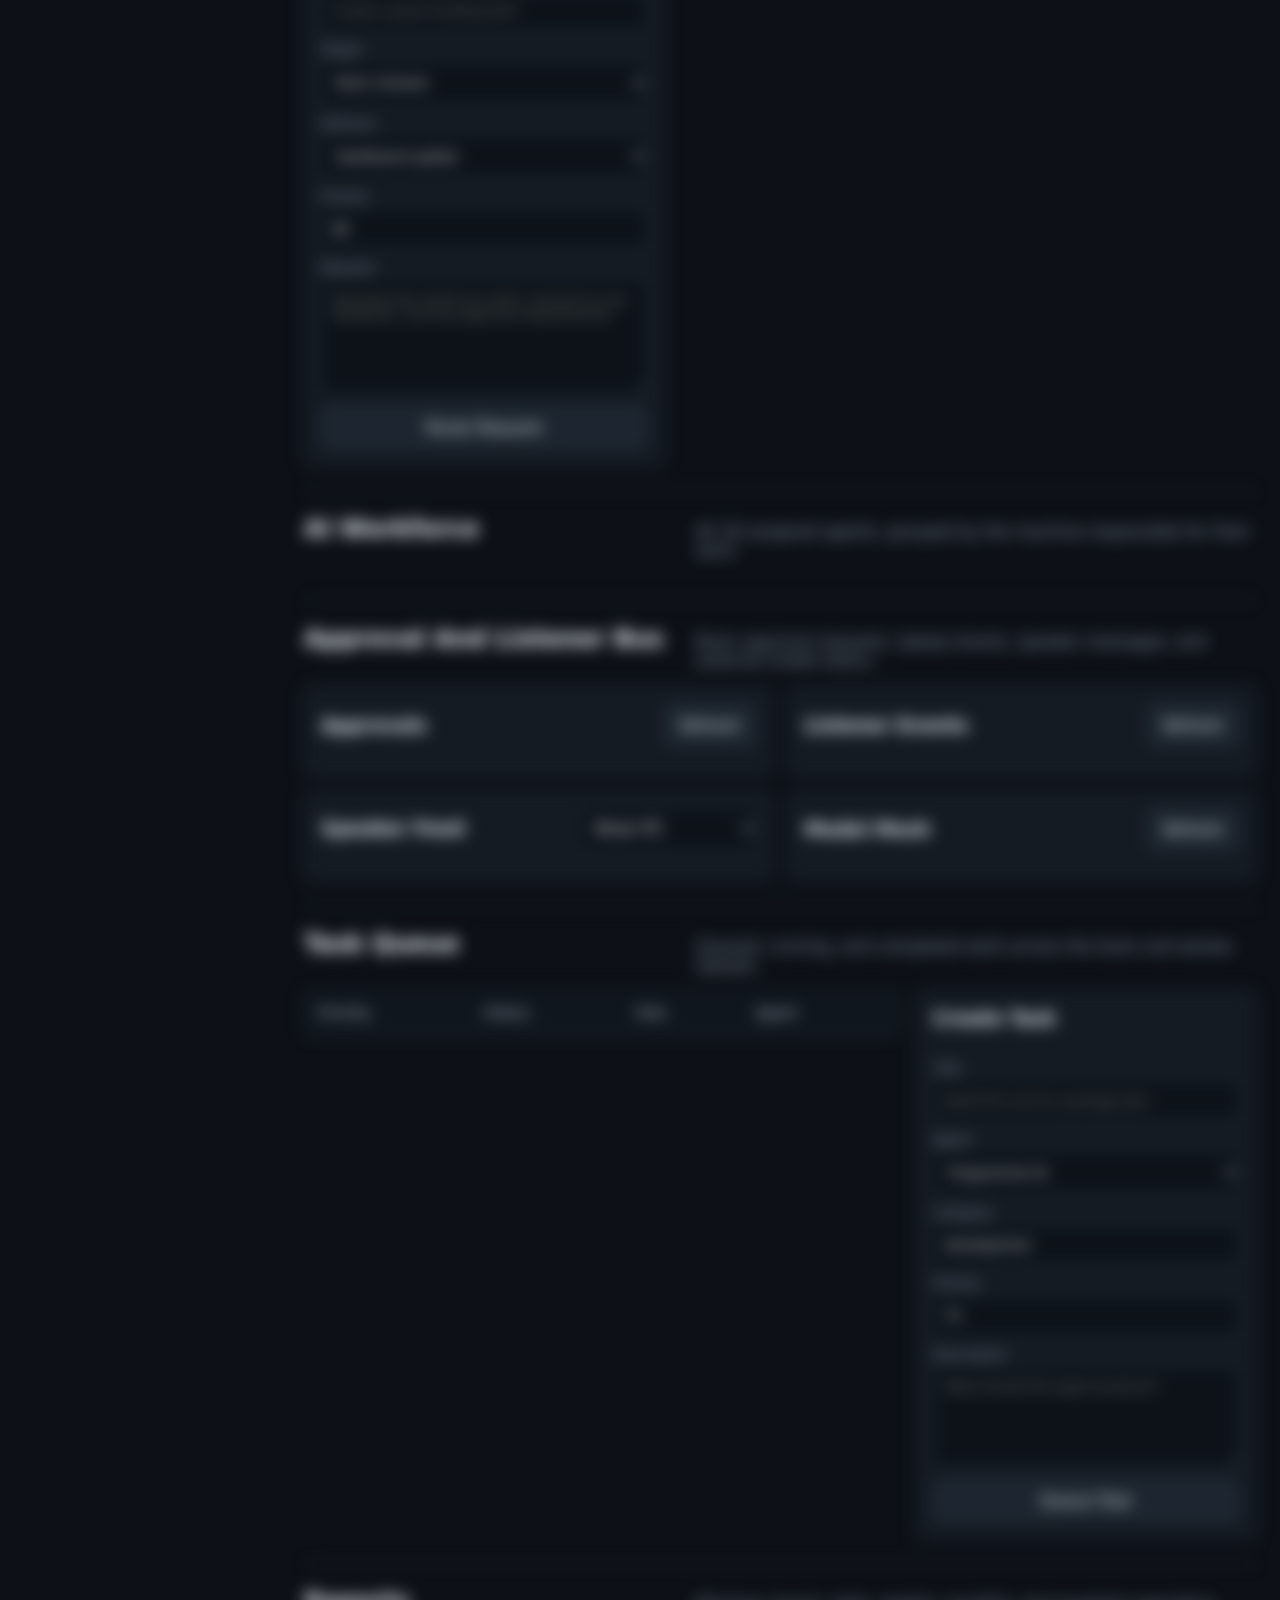
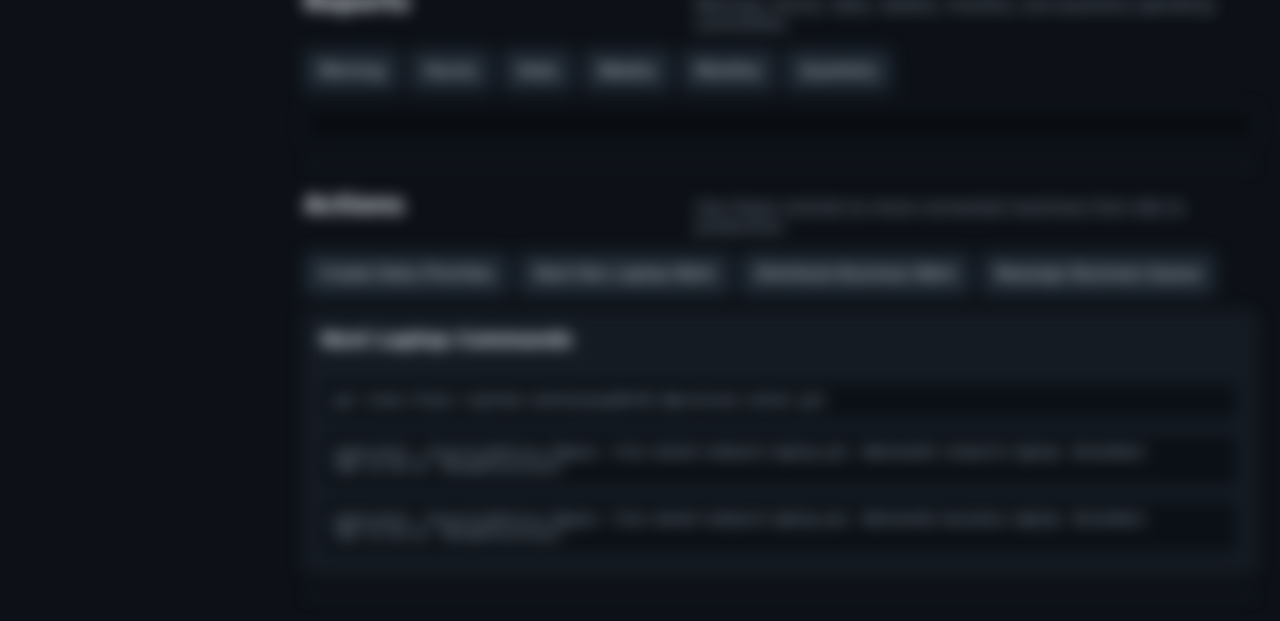
==== commit 0b37e77d: "Fix live dashboard data and add task intake audit" ====
--- a/dashboard/index.html
+++ b/dashboard/index.html
@@ -4,9 +4,22 @@
     <meta charset="utf-8" />
     <meta name="viewport" content="width=device-width, initial-scale=1" />
     <title>AI Operations Center</title>
-    <link rel="stylesheet" href="./styles.css?v=pet-laptops-20260713b" />
+    <link rel="stylesheet" href="./styles.css?v=live-data-auth-20260713d" />
   </head>
   <body>
+    <section id="dashboard-lock" class="dashboard-lock" aria-labelledby="lock-title">
+      <form id="dashboard-login-form" class="dashboard-login">
+        <p class="eyebrow">Protected Mission Control</p>
+        <h1 id="lock-title">AI Operations Center</h1>
+        <p>Enter the dashboard password to connect to the Brain API and view live workstation data.</p>
+        <label>
+          Password
+          <input name="password" type="password" autocomplete="current-password" required />
+        </label>
+        <button type="submit">Unlock Dashboard</button>
+        <small id="dashboard-login-message">Brain API will be detected automatically.</small>
+      </form>
+    </section>
     <div class="app-shell">
       <aside class="sidebar">
         <div>
@@ -37,6 +50,7 @@
           <div>
             <p class="eyebrow">Live command view</p>
             <h2 id="overview-title">Distributed workforce status</h2>
+            <p id="api-connection-status" class="connection-status">Waiting for dashboard unlock.</p>
           </div>
           <div class="status-strip" id="summary-strip"></div>
         </section>
@@ -332,6 +346,6 @@
     </div>
 
     <div id="toast" role="status" aria-live="polite"></div>
-    <script src="./app.js?v=pet-laptops-20260713b"></script>
+    <script src="./app.js?v=live-data-auth-20260713d"></script>
   </body>
 </html>
--- a/dashboard/styles.css
+++ b/dashboard/styles.css
@@ -24,6 +24,69 @@
   font-family: Inter, ui-sans-serif, system-ui, -apple-system, BlinkMacSystemFont, "Segoe UI", sans-serif;
 }
 
+body.locked .app-shell {
+  filter: blur(8px);
+  pointer-events: none;
+  user-select: none;
+}
+
+.dashboard-lock {
+  position: fixed;
+  inset: 0;
+  z-index: 50;
+  display: grid;
+  place-items: center;
+  padding: 1.25rem;
+  background:
+    radial-gradient(circle at 50% 22%, rgba(73, 211, 166, 0.18), transparent 34%),
+    rgba(7, 11, 16, 0.92);
+  backdrop-filter: blur(14px);
+}
+
+.dashboard-lock.hidden {
+  display: none;
+}
+
+.dashboard-login {
+  width: min(430px, 100%);
+  border: 1px solid rgba(73, 211, 166, 0.42);
+  border-radius: 8px;
+  background: #101820;
+  box-shadow: 0 26px 70px rgba(0,0,0,0.42);
+  padding: 1.25rem;
+  display: grid;
+  gap: 0.85rem;
+}
+
+.dashboard-login h1 {
+  margin-bottom: 0;
+  font-size: 1.6rem;
+}
+
+.dashboard-login p {
+  color: #cbd7e6;
+  margin-bottom: 0;
+}
+
+.dashboard-login label {
+  display: grid;
+  gap: 0.4rem;
+  color: var(--muted);
+  font-size: 0.84rem;
+}
+
+.dashboard-login input {
+  border: 1px solid var(--line);
+  border-radius: 6px;
+  background: #070c12;
+  color: var(--text);
+  padding: 0.75rem;
+}
+
+.dashboard-login small {
+  color: var(--muted);
+}
+
 button,
 input,
 select,
@@ -127,6 +190,37 @@
 .topbar h2 {
   font-size: clamp(1.6rem, 2.4vw, 2.6rem);
   margin-bottom: 0;
+}
+
+.connection-status {
+  margin: 0.45rem 0 0;
+  color: var(--muted);
+  font-size: 0.86rem;
+}
+
+.connection-status.online {
+  color: var(--good);
+}
+
+.connection-status.warning {
+  color: var(--warn);
+}
+
+.empty-state {
+  border: 1px dashed var(--line);
+  border-radius: 8px;
+  padding: 0.85rem;
+  background: rgba(255,255,255,0.025);
+}
+
+.empty-state strong,
+.empty-state p {
+  display: block;
+}
+
+.empty-state p {
+  margin: 0.3rem 0 0;
+  color: var(--muted);
 }
 
 .status-strip {
@@ -309,6 +403,7 @@
 
 .pet-aura,
 .pet-halo,
+.pet-siren,
 .pet-screenplate,
 .pet-keyboard,
 .pet-trackpad,
@@ -322,6 +417,44 @@
 .pet-port {
   position: absolute;
   display: block;
+}
+
+.pet-siren {
+  left: 45px;
+  top: 7px;
+  width: 36px;
+  height: 12px;
+  border: 1px solid color-mix(in srgb, var(--pet-accent) 70%, transparent);
+  border-radius: 999px;
+  background: #091017;
+  box-shadow: 0 0 15px color-mix(in srgb, var(--pet-accent) 30%, transparent);
+  opacity: 0;
+}
+
+.pet-siren span {
+  position: absolute;
+  top: 3px;
+  width: 10px;
+  height: 6px;
+  border-radius: 999px;
+  background: var(--pet-accent);
+  box-shadow: 0 0 12px var(--pet-accent);
+  animation: siren-flash 720ms ease-in-out infinite;
+}
+
+.pet-siren span:first-child {
+  left: 6px;
+  background: #73a7ff;
+  box-shadow: 0 0 12px #73a7ff;
+}
+
+.pet-siren span:last-child {
+  right: 6px;
+  animation-delay: 360ms;
+}
+
+.pet-security .pet-siren {
+  opacity: 1;
 }
 
 .pet-aura {
@@ -651,7 +784,11 @@
 @keyframes pet-editing { 0%,100% { transform: translateX(0) rotate(0); } 50% { transform: translateX(5px) rotate(2deg); } }
 @keyframes pet-researching { 0%,100% { transform: scale(1); } 50% { transform: scale(1.06) translateY(-3px); } }
 @keyframes pet-emailing { 0%,100% { transform: translateY(0); } 30% { transform: translateY(-7px) translateX(4px); } 60% { transform: translateY(-2px) translateX(-4px); } }
-@keyframes pet-scanning { 0% { transform: rotate(0); } 100% { transform: rotate(360deg); } }
+@keyframes pet-scanning {
+  0%,100% { transform: translateY(0) scale(1); filter: brightness(1); }
+  35% { transform: translateY(-3px) scale(1.025); filter: brightness(1.28); }
+  70% { transform: translateY(1px) scale(.99); filter: brightness(1.08); }
+}
 @keyframes pet-guarding { 0%,100% { transform: scale(1); } 50% { transform: scale(1.04); filter: brightness(1.2); } }
 @keyframes pet-deploying { 0% { transform: translateY(8px); } 50% { transform: translateY(-12px); } 100% { transform: translateY(8px); } }
 @keyframes pet-testing { 0%,100% { transform: translateX(0); } 20% { transform: translateX(-5px); } 40% { transform: translateX(5px); } }
@@ -716,6 +853,11 @@
   70% { transform: translateY(22px); opacity: .35; }
 }
 
+@keyframes siren-flash {
+  0%,100% { opacity: .28; transform: scaleX(.92); }
+  50% { opacity: 1; transform: scaleX(1.1); }
+}
+
 .section-heading {
   display: flex;
   align-items: baseline;
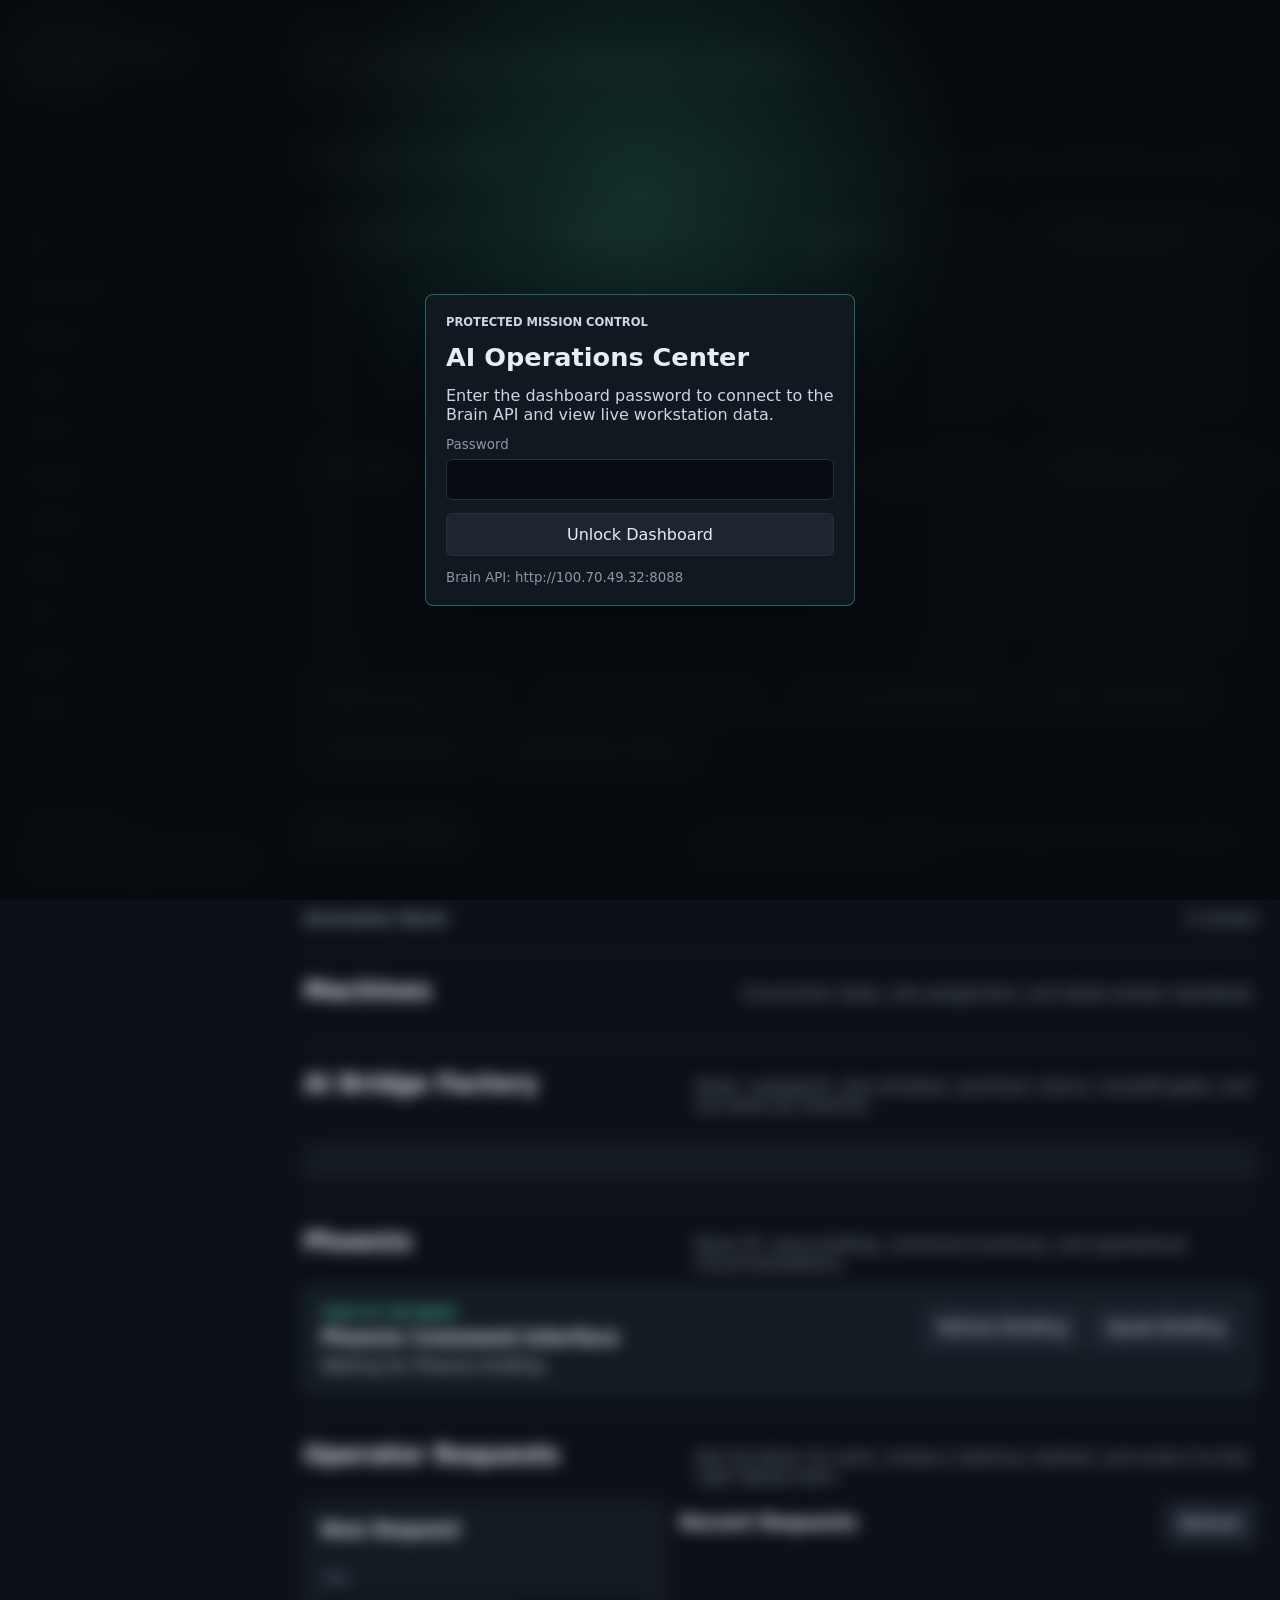
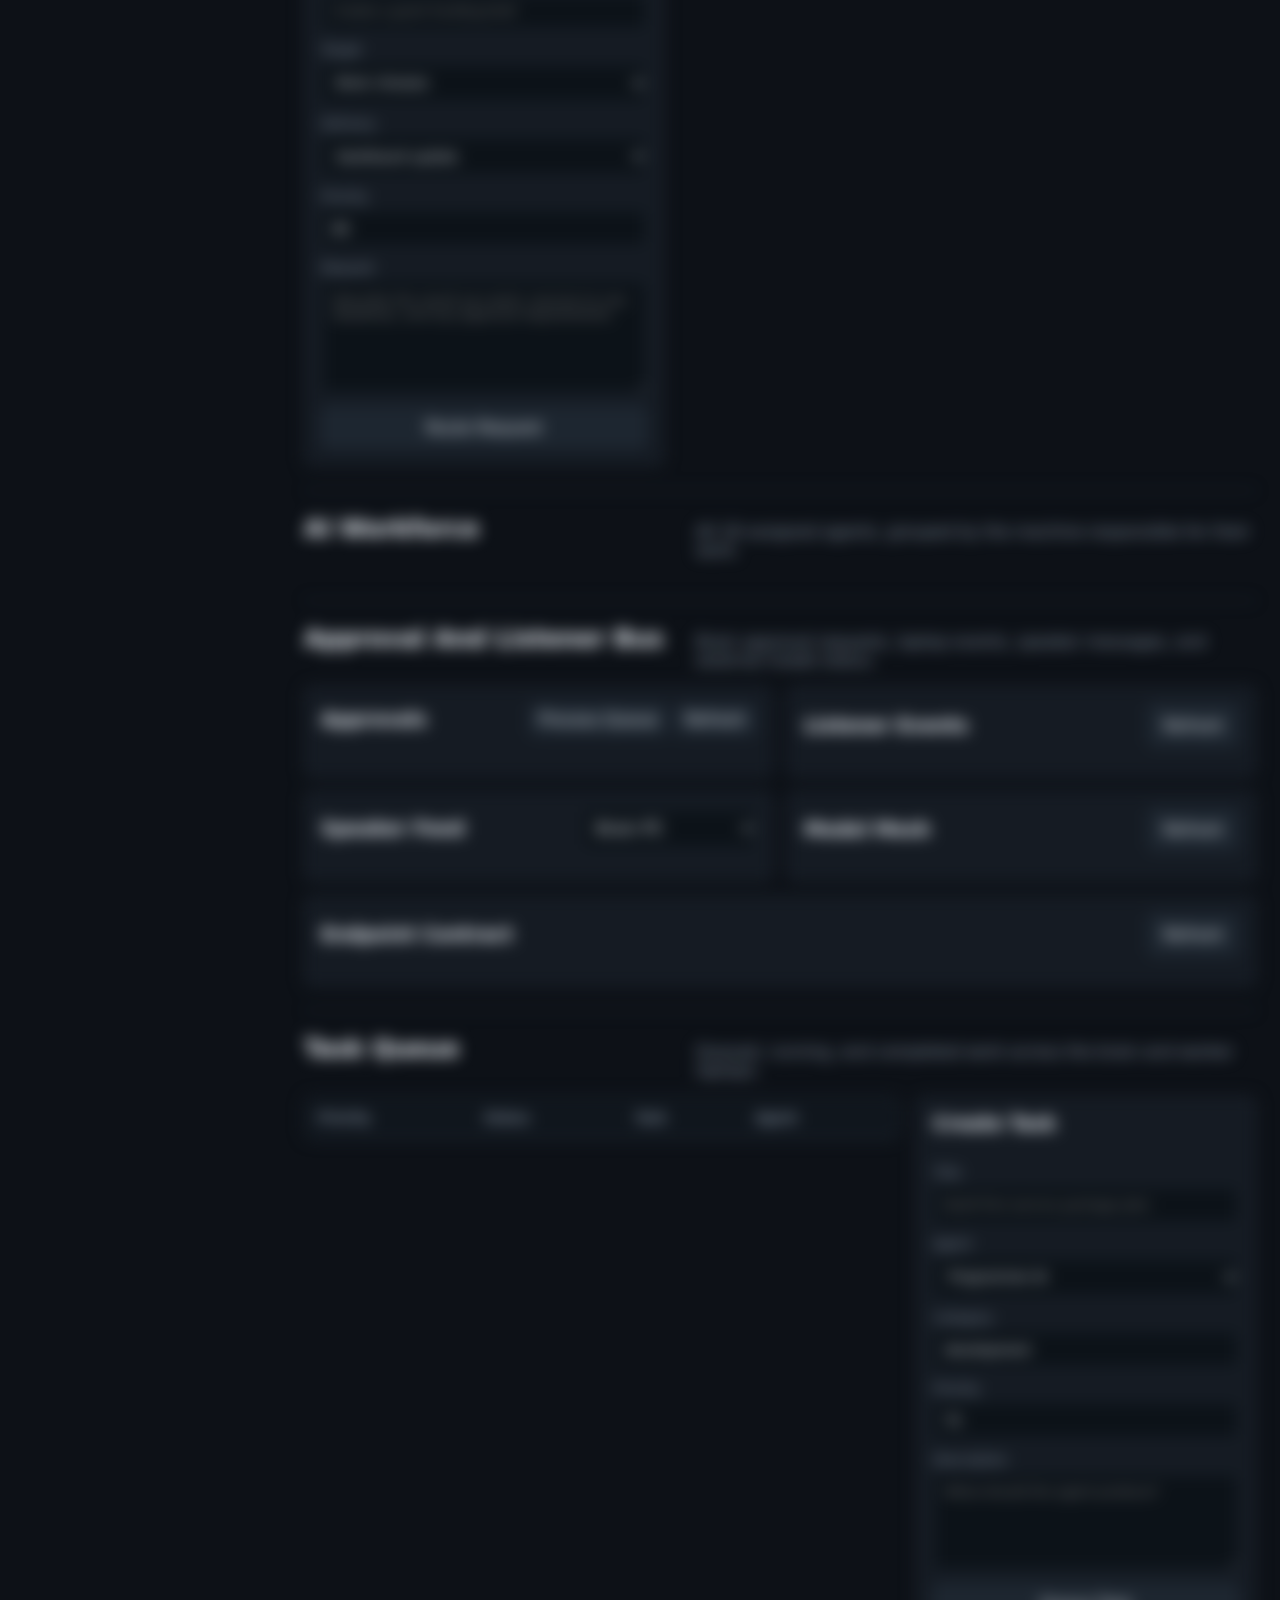
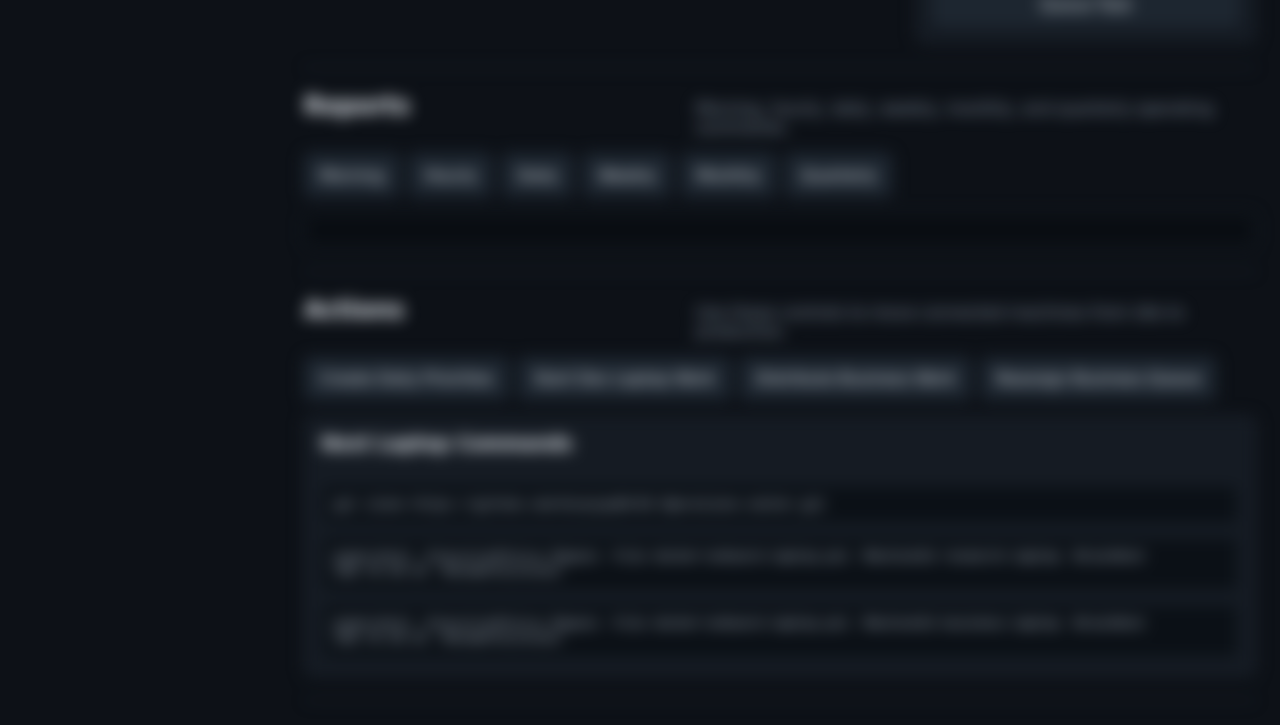
==== commit 886425ac: "Enhance AI Ops dashboard approvals and laptop diagnostics" ====
--- a/dashboard/index.html
+++ b/dashboard/index.html
@@ -4,7 +4,7 @@
     <meta charset="utf-8" />
     <meta name="viewport" content="width=device-width, initial-scale=1" />
     <title>AI Operations Center</title>
-    <link rel="stylesheet" href="./styles.css?v=live-data-auth-20260713d" />
+    <link rel="stylesheet" href="./styles.css?v=pet-motion-workers-20260713e" />
   </head>
   <body>
     <section id="dashboard-lock" class="dashboard-lock" aria-labelledby="lock-title">
@@ -221,7 +221,10 @@
             <section class="bus-panel">
               <header>
                 <h3>Approvals</h3>
-                <button id="refresh-approvals" type="button">Refresh</button>
+                <div class="mini-actions">
+                  <button id="process-approvals" type="button">Process Queue</button>
+                  <button id="refresh-approvals" type="button">Refresh</button>
+                </div>
               </header>
               <div id="approval-list" class="compact-list"></div>
             </section>
@@ -250,6 +253,13 @@
                 <button id="refresh-integrations" type="button">Refresh</button>
               </header>
               <div id="integration-list" class="compact-list"></div>
+            </section>
+            <section class="bus-panel bus-panel-wide">
+              <header>
+                <h3>Endpoint Contract</h3>
+                <button id="refresh-endpoints" type="button">Refresh</button>
+              </header>
+              <div id="endpoint-list" class="compact-list endpoint-list"></div>
             </section>
           </div>
         </section>
@@ -346,6 +356,6 @@
     </div>
 
     <div id="toast" role="status" aria-live="polite"></div>
-    <script src="./app.js?v=live-data-auth-20260713d"></script>
+    <script src="./app.js?v=pet-motion-workers-20260713e"></script>
   </body>
 </html>
--- a/dashboard/styles.css
+++ b/dashboard/styles.css
@@ -373,6 +373,16 @@
   margin: 0.1rem 0 0;
 }
 
+.roll-meter {
+  margin: 0 0 0.7rem;
+  border: 1px solid rgba(73, 211, 166, 0.35);
+  border-radius: 999px;
+  padding: 0.35rem 0.55rem;
+  color: #d8fff6;
+  background: rgba(73, 211, 166, 0.08);
+  font-size: 0.76rem;
+}
+
 .animation-bank {
   margin-top: 0.9rem;
   display: flex;
@@ -402,6 +412,8 @@
 .pet-security .pet { --pet-accent: #ff6464; --pet-accent-2: #ffd4d4; --pet-dark: #301515; }
 
 .pet-aura,
+.pet-fx,
+.pet-roll-burst,
 .pet-halo,
 .pet-siren,
 .pet-screenplate,
@@ -417,6 +429,79 @@
 .pet-port {
   position: absolute;
   display: block;
+}
+
+.pet-fx {
+  width: 18px;
+  height: 18px;
+  border-radius: 6px;
+  opacity: 0;
+  background:
+    linear-gradient(90deg, transparent 45%, var(--pet-accent) 45% 55%, transparent 55%),
+    linear-gradient(transparent 45%, var(--pet-accent) 45% 55%, transparent 55%);
+  filter: drop-shadow(0 0 8px var(--pet-accent));
+}
+
+.pet-fx-left {
+  left: 8px;
+  top: 9px;
+}
+
+.pet-fx-right {
+  right: 8px;
+  top: 9px;
+}
+
+.pet-roll-burst {
+  inset: 0;
+  opacity: 0;
+  border-radius: 50%;
+  background:
+    radial-gradient(circle at 28% 22%, #fff 0 2px, transparent 3px),
+    radial-gradient(circle at 72% 18%, var(--pet-accent-2) 0 3px, transparent 4px),
+    radial-gradient(circle at 20% 74%, var(--pet-accent) 0 3px, transparent 4px),
+    radial-gradient(circle at 80% 68%, #fff 0 2px, transparent 3px);
+}
+
+.pet-state-online .pet-fx-left {
+  opacity: 0.55;
+  animation: fx-spark 1.4s ease-in-out infinite;
+}
+
+.pet-state-online .pet-fx-right {
+  opacity: 0.55;
+  animation: fx-spark 1.4s ease-in-out infinite reverse;
+}
+
+.pet-state-connecting .pet-ear,
+.pet-state-connecting .pet-halo {
+  animation: connect-pulse 900ms ease-in-out infinite;
+}
+
+.pet-state-connecting .pet-fx-left,
+.pet-state-connecting .pet-fx-right {
+  opacity: 1;
+  animation: connect-wave 1s ease-in-out infinite;
+}
+
+.pet-state-heavy .pet-screenplate,
+.pet-state-heavy .pet-keyboard {
+  animation: heavy-glow 850ms ease-in-out infinite;
+}
+
+.pet-state-heavy .pet-fx-left,
+.pet-state-heavy .pet-fx-right {
+  opacity: 1;
+  animation: heavy-sparks 620ms steps(3) infinite;
+}
+
+.pet-state-on-roll .pet-roll-burst {
+  opacity: 1;
+  animation: roll-burst 1.15s ease-out infinite;
+}
+
+.pet-state-on-roll .pet-base {
+  animation: roll-base 900ms ease-in-out infinite;
 }
 
 .pet-siren {
@@ -774,6 +859,9 @@
 .anim-profiling { animation-name: pet-profiling; }
 .anim-validating { animation-name: pet-validating; }
 .anim-archiving { animation-name: pet-archiving; }
+.anim-connecting { animation-name: pet-connecting; }
+.anim-on-roll { animation-name: pet-on-roll; }
+.anim-heavy-work { animation-name: pet-heavy-work; }
 
 @keyframes pet-idle { 0%,100% { transform: translateY(0); } 50% { transform: translateY(-4px); } }
 @keyframes pet-sleeping { 0%,100% { transform: translateY(4px) scale(.96); opacity:.72; } 50% { transform: translateY(2px) scale(.94); opacity:.62; } }
@@ -835,6 +923,9 @@
 @keyframes pet-profiling { 0%,100% { transform: scaleX(1); } 50% { transform: scaleX(1.12); } }
 @keyframes pet-validating { 0%,100% { transform: translateY(0); filter: brightness(1); } 50% { transform: translateY(-4px); filter: brightness(1.25); } }
 @keyframes pet-archiving { 0%,100% { transform: scale(1); opacity:1; } 50% { transform: scale(.9); opacity:.75; } }
+@keyframes pet-connecting { 0%,100% { transform: translateX(-3px); filter: saturate(.8); } 50% { transform: translateX(3px); filter: saturate(1.35); } }
+@keyframes pet-on-roll { 0%,100% { transform: translateY(0) scale(1); } 30% { transform: translateY(-9px) scale(1.06) rotate(-3deg); } 70% { transform: translateY(-5px) scale(1.03) rotate(3deg); } }
+@keyframes pet-heavy-work { 0%,100% { transform: translateY(0) scale(1); } 25% { transform: translateY(-4px) scale(1.02); } 50% { transform: translateY(1px) scale(.99); } 75% { transform: translateY(-3px) scale(1.01); } }
 
 @keyframes pet-scan {
   0% { transform: rotate(0deg) scale(1); opacity: .45; }
@@ -856,6 +947,43 @@
 @keyframes siren-flash {
   0%,100% { opacity: .28; transform: scaleX(.92); }
   50% { opacity: 1; transform: scaleX(1.1); }
+}
+
+@keyframes fx-spark {
+  0%,100% { transform: translateY(0) rotate(0); opacity: .2; }
+  45% { transform: translateY(-8px) rotate(45deg); opacity: .85; }
+}
+
+@keyframes connect-pulse {
+  0%,100% { opacity: .42; filter: brightness(.8); }
+  50% { opacity: 1; filter: brightness(1.4); }
+}
+
+@keyframes connect-wave {
+  0%,100% { transform: scale(.65); opacity: .25; }
+  50% { transform: scale(1.35); opacity: .95; }
+}
+
+@keyframes heavy-glow {
+  0%,100% { box-shadow: inset 0 0 18px rgba(255,255,255,0.07), 0 0 24px color-mix(in srgb, var(--pet-accent) 24%, transparent); }
+  50% { box-shadow: inset 0 0 26px rgba(255,255,255,0.12), 0 0 34px color-mix(in srgb, var(--pet-accent) 58%, transparent); }
+}
+
+@keyframes heavy-sparks {
+  0% { transform: translate(0,0) rotate(0deg); }
+  50% { transform: translate(3px,-5px) rotate(90deg); }
+  100% { transform: translate(-2px,2px) rotate(180deg); }
+}
+
+@keyframes roll-burst {
+  0% { transform: scale(.55) rotate(0deg); opacity: 0; }
+  35% { opacity: 1; }
+  100% { transform: scale(1.35) rotate(80deg); opacity: 0; }
+}
+
+@keyframes roll-base {
+  0%,100% { transform: scaleX(.85); filter: brightness(1); }
+  50% { transform: scaleX(1.18); filter: brightness(1.6); }
 }
 
 .section-heading {
@@ -1072,6 +1200,18 @@
   margin-bottom: 0.8rem;
 }
 
+.bus-panel-wide {
+  grid-column: 1 / -1;
+}
+
+.mini-actions,
+.approval-actions,
+.evidence-row {
+  display: flex;
+  flex-wrap: wrap;
+  gap: 0.45rem;
+}
+
 .bus-panel h3 {
   margin-bottom: 0;
 }
@@ -1110,6 +1250,76 @@
 
 .compact-list p {
   margin: 0.35rem 0 0;
+}
+
+.approval-card small {
+  display: block;
+  margin-top: 0.45rem;
+  color: #bac8d6;
+}
+
+.approval-head {
+  display: flex;
+  align-items: center;
+  justify-content: space-between;
+  gap: 0.75rem;
+}
+
+.score {
+  border: 1px solid var(--line);
+  border-radius: 999px;
+  padding: 0.22rem 0.5rem;
+  font-size: 0.74rem;
+  white-space: nowrap;
+}
+
+.score.ready {
+  color: var(--good);
+  border-color: rgba(79, 209, 139, 0.45);
+}
+
+.score.review {
+  color: var(--warn);
+  border-color: rgba(255, 207, 102, 0.45);
+}
+
+.score.needs_evidence {
+  color: var(--bad);
+  border-color: rgba(255, 107, 107, 0.45);
+}
+
+.evidence-row {
+  margin-top: 0.55rem;
+}
+
+.evidence-row span {
+  border: 1px solid var(--line);
+  border-radius: 999px;
+  padding: 0.18rem 0.48rem;
+  font-size: 0.72rem;
+}
+
+.evidence-row .pass {
+  color: var(--good);
+}
+
+.evidence-row .missing {
+  color: var(--bad);
+}
+
+.approval-actions {
+  margin-top: 0.65rem;
+}
+
+.approval-actions button,
+.mini-actions button {
+  min-height: 32px;
+  padding: 0.35rem 0.58rem;
+}
+
+.endpoint-list {
+  grid-template-columns: repeat(2, minmax(0, 1fr));
+  max-height: 560px;
 }
 
 .agent-group {
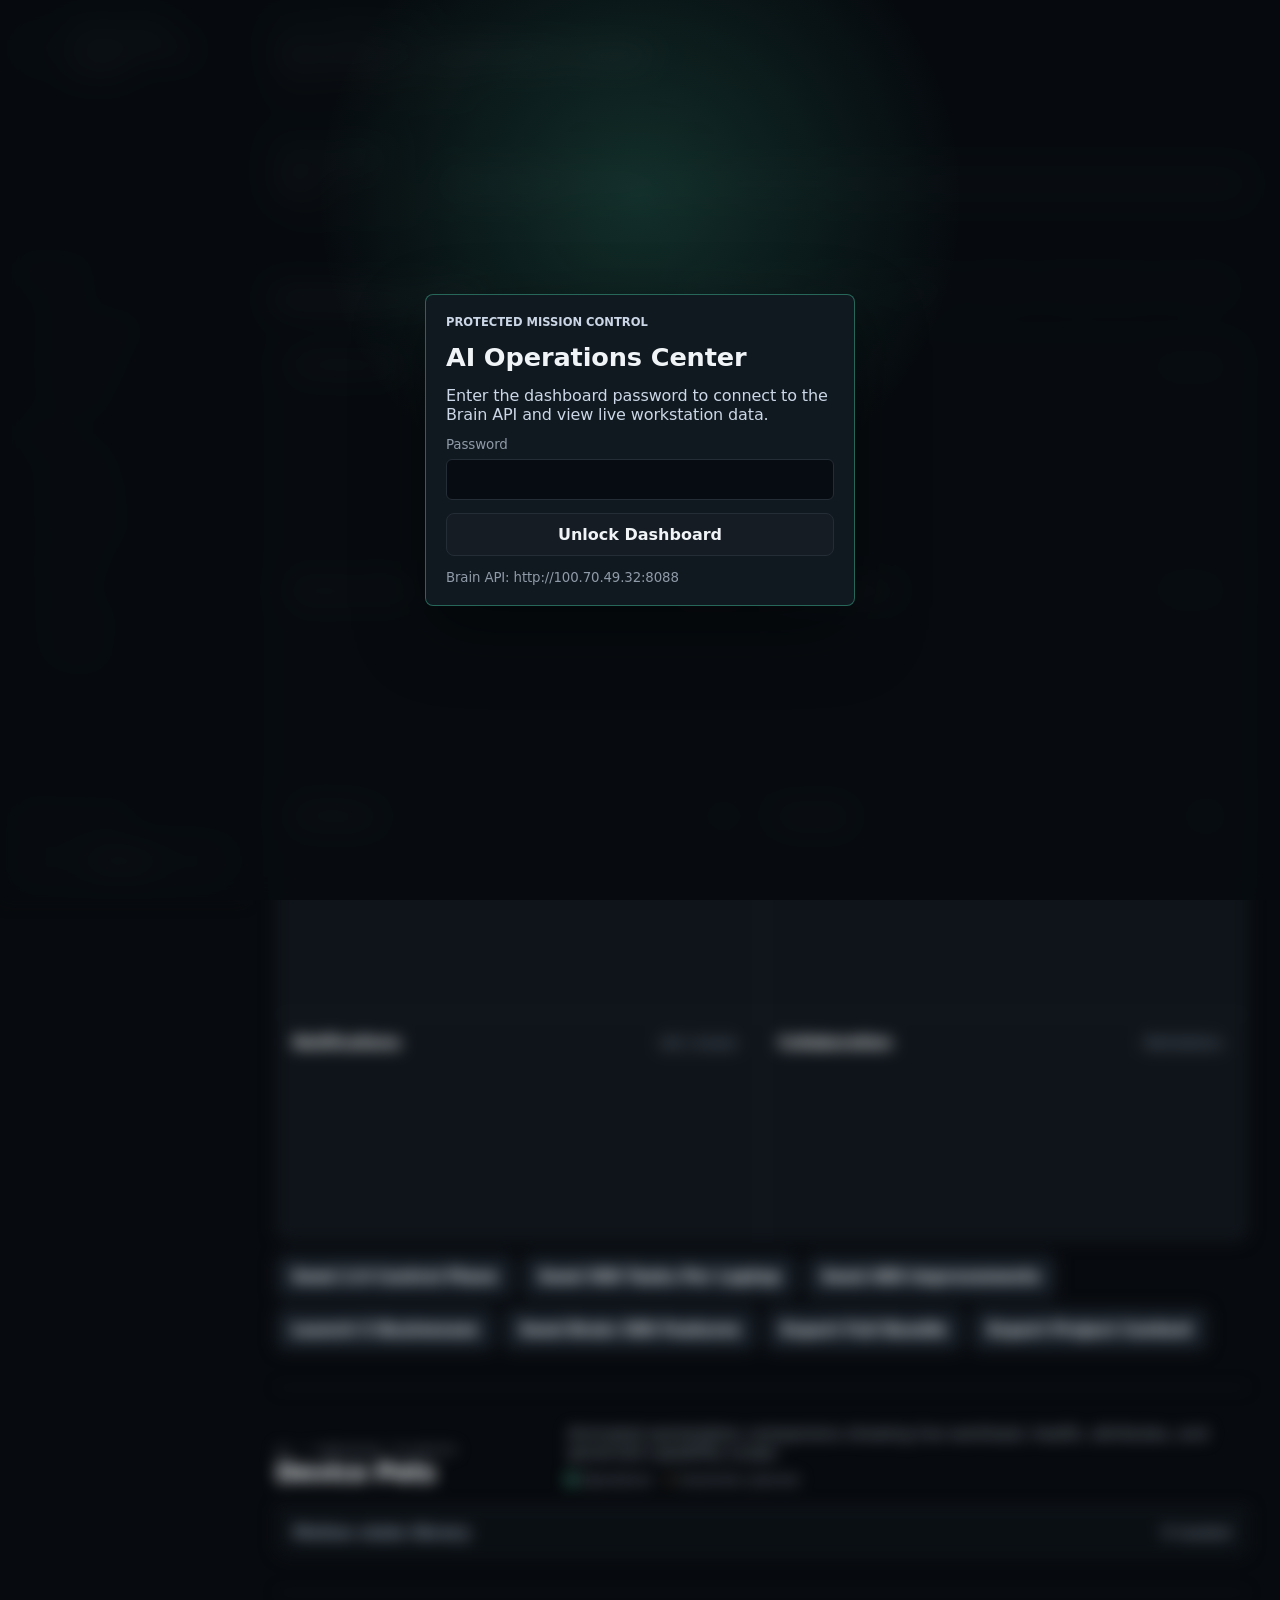
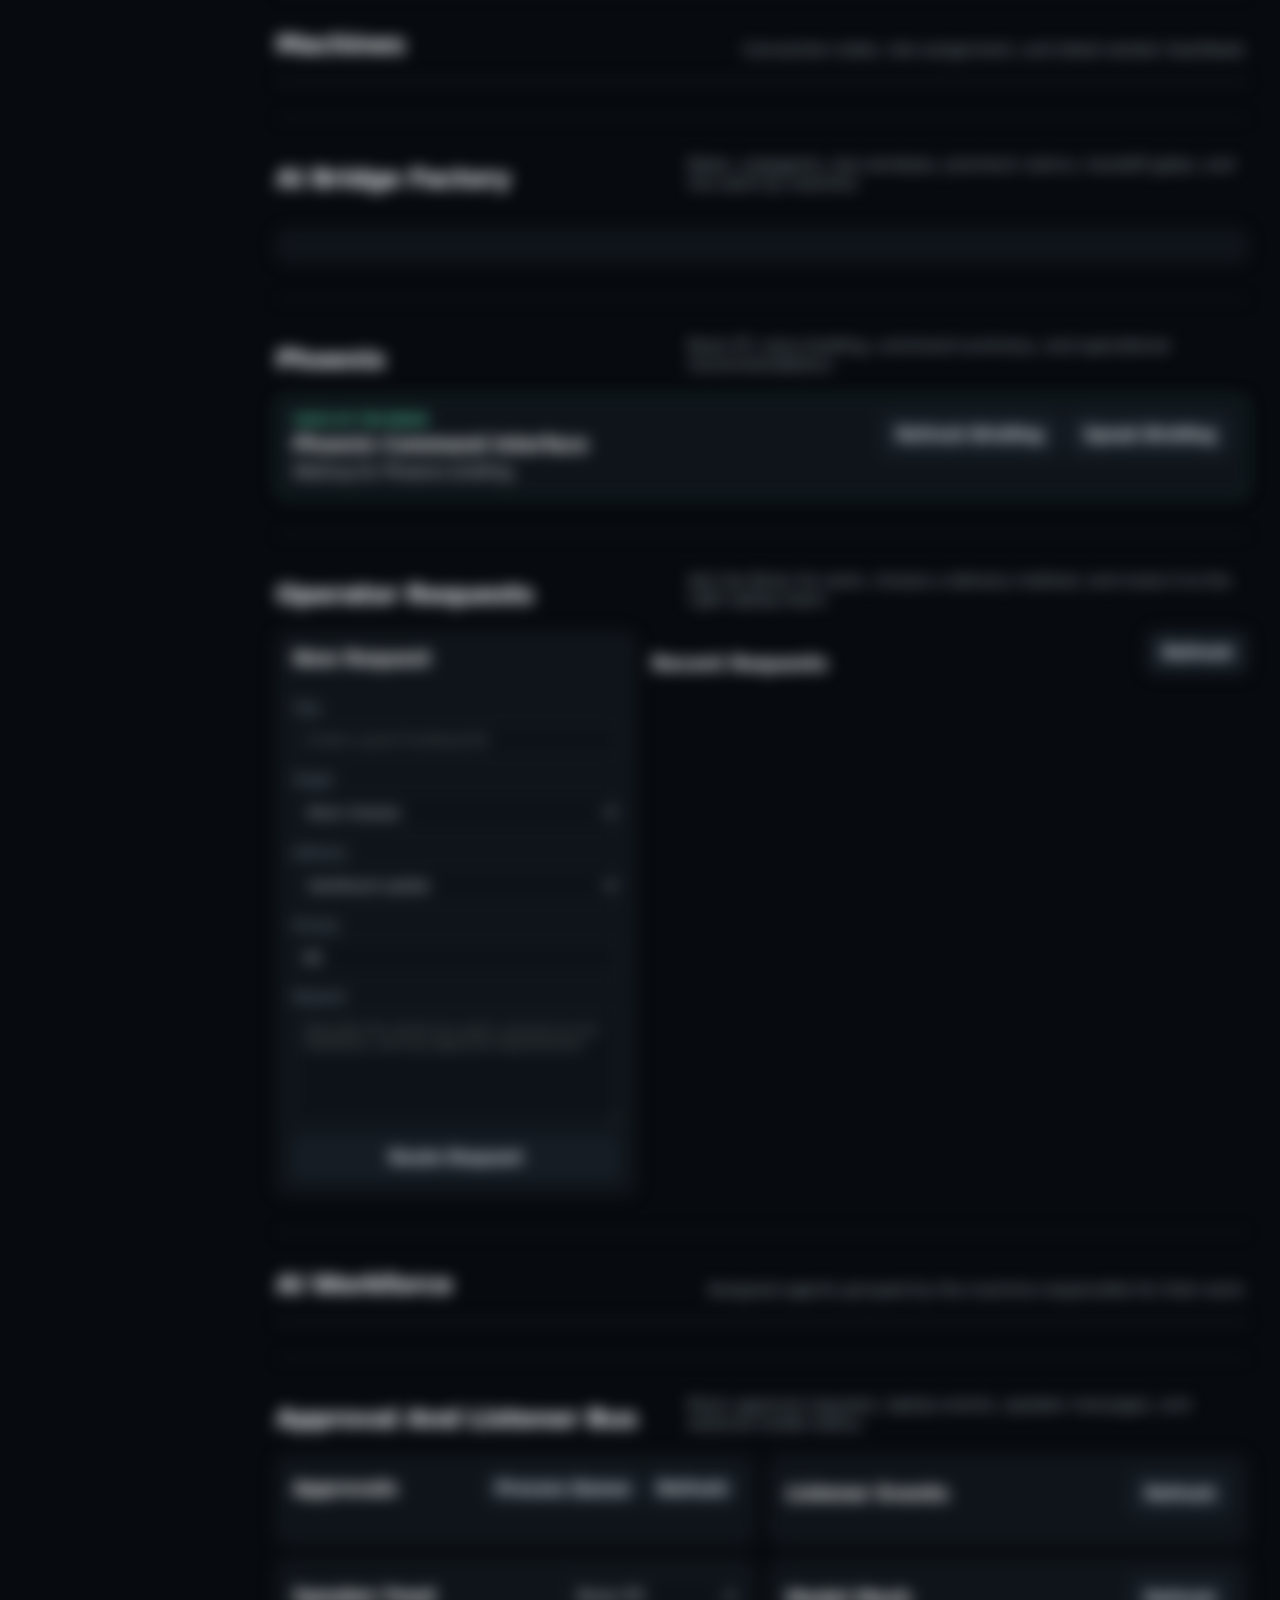
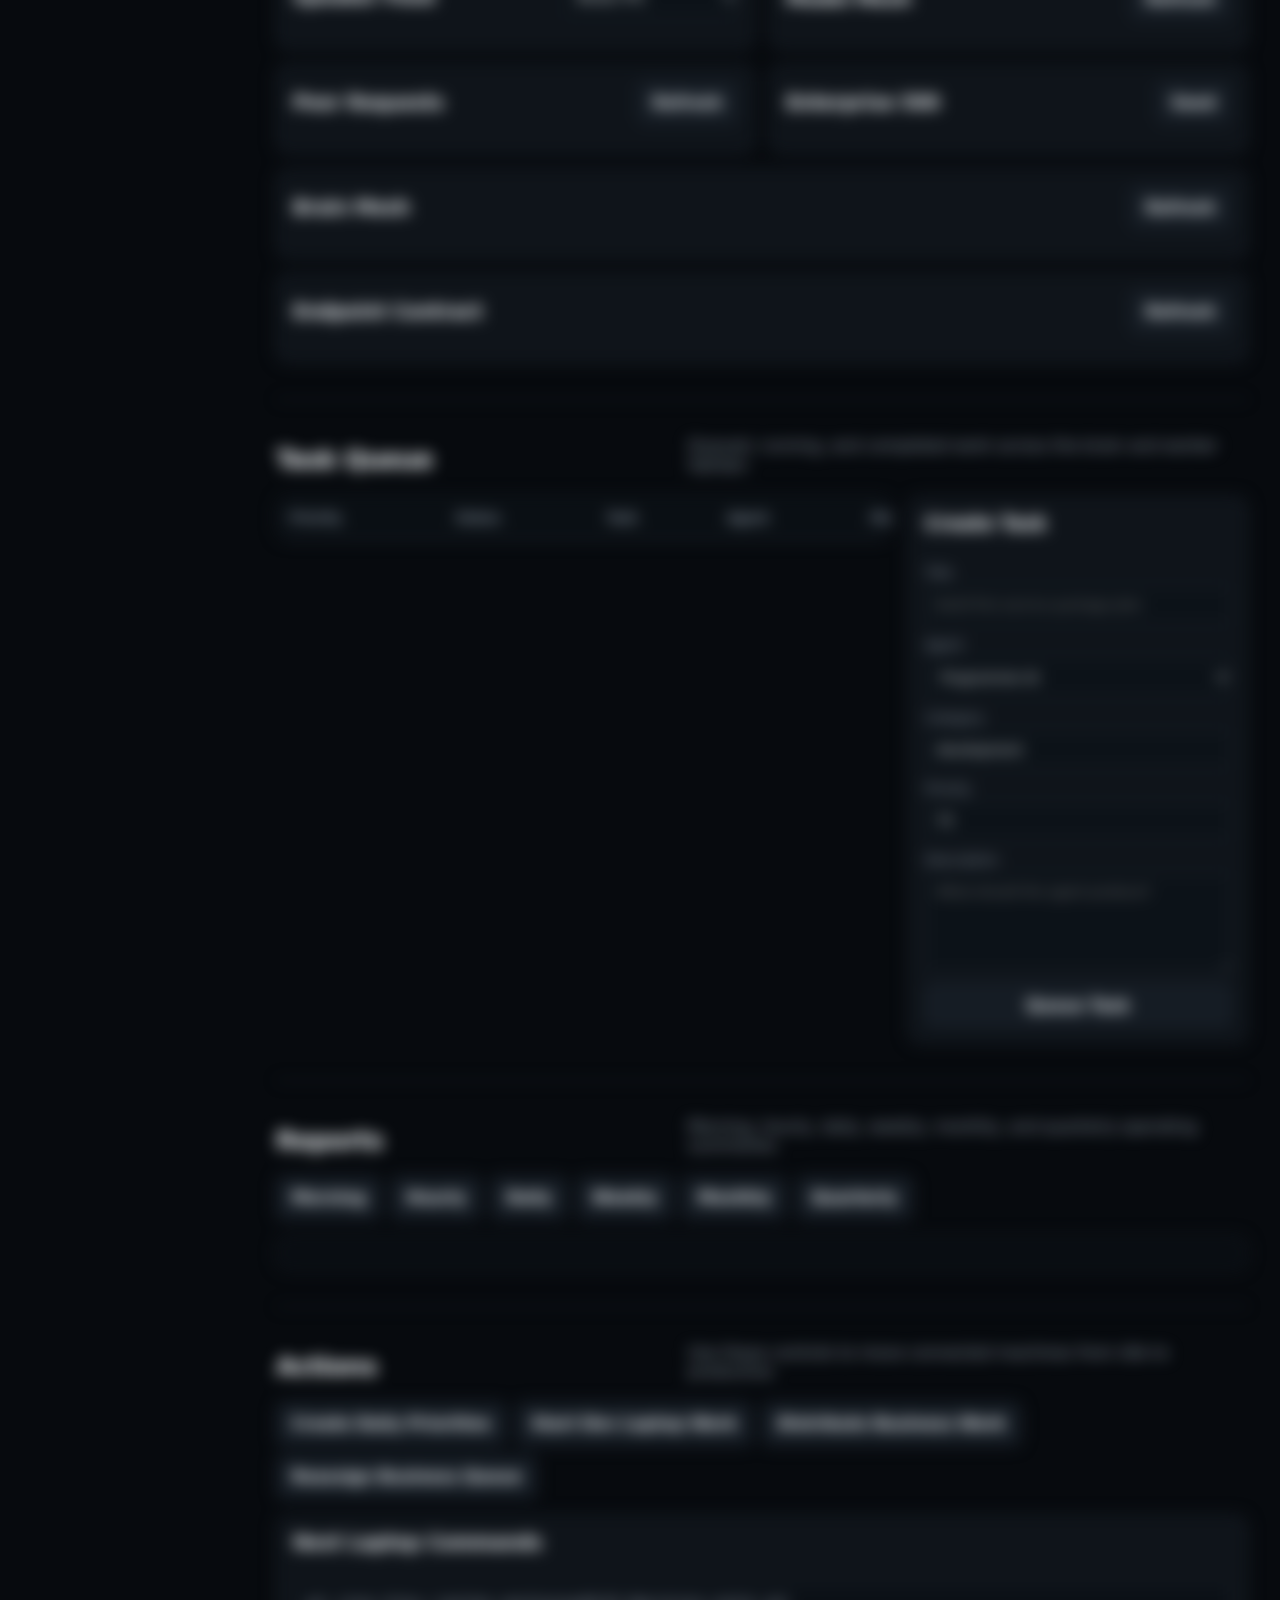
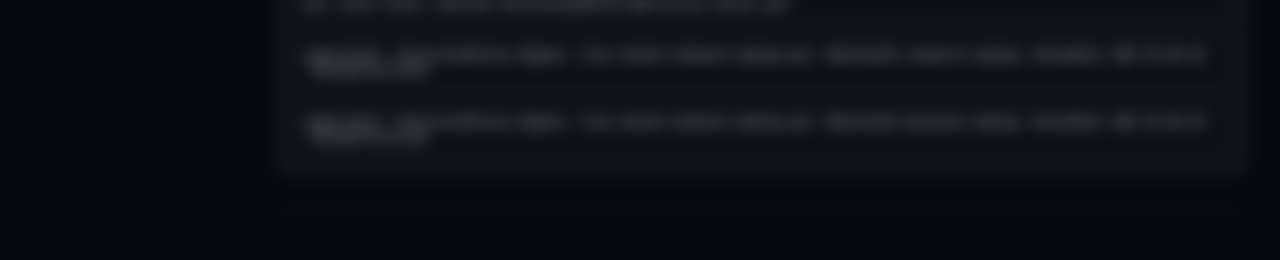
==== commit 15453dc7: "Implement Brain Mesh node cluster" ====
--- a/dashboard/index.html
+++ b/dashboard/index.html
@@ -4,9 +4,10 @@
     <meta charset="utf-8" />
     <meta name="viewport" content="width=device-width, initial-scale=1" />
     <title>AI Operations Center</title>
-    <link rel="stylesheet" href="./styles.css?v=pet-motion-workers-20260713e" />
+    <link rel="stylesheet" href="./styles.css?v=command-center-pets-20260713g" />
   </head>
   <body>
+    <a class="skip-link" href="#command-workspace">Skip to command workspace</a>
     <section id="dashboard-lock" class="dashboard-lock" aria-labelledby="lock-title">
       <form id="dashboard-login-form" class="dashboard-login">
         <p class="eyebrow">Protected Mission Control</p>
@@ -22,22 +23,27 @@
     </section>
     <div class="app-shell">
       <aside class="sidebar">
-        <div>
-          <p class="eyebrow">Bleujay Brain</p>
-          <h1>AI Operations Center</h1>
+        <div class="sidebar-brand">
+          <span class="brand-mark" aria-hidden="true">B</span>
+          <div>
+            <p class="eyebrow">Bleujay Brain</p>
+            <h1>AI Operations Center</h1>
+          </div>
         </div>
         <nav aria-label="Dashboard sections">
-          <a href="#noc">NOC</a>
-          <a href="#device-pets">Device Pets</a>
-          <a href="#machines">Machines</a>
-          <a href="#factory">Factory</a>
-          <a href="#phoenix">Phoenix</a>
-          <a href="#operator-requests">Requests</a>
-          <a href="#brain-bus">Brain Bus</a>
-          <a href="#agents">Agents</a>
-          <a href="#tasks">Tasks</a>
-          <a href="#reports">Reports</a>
-          <a href="#actions">Actions</a>
+          <span class="nav-label">Monitor</span>
+          <a href="#noc"><span>01</span>NOC</a>
+          <a href="#device-pets"><span>02</span>Device Pets</a>
+          <a href="#machines"><span>03</span>Machines</a>
+          <a href="#factory"><span>04</span>Factory</a>
+          <span class="nav-label">Operate</span>
+          <a href="#phoenix"><span>05</span>Phoenix</a>
+          <a href="#operator-requests"><span>06</span>Requests</a>
+          <a href="#brain-bus"><span>07</span>Brain Bus</a>
+          <a href="#agents"><span>08</span>Agents</a>
+          <a href="#tasks"><span>09</span>Tasks</a>
+          <a href="#reports"><span>10</span>Reports</a>
+          <a href="#actions"><span>11</span>Actions</a>
         </nav>
         <div class="sidebar-footer">
           <span id="last-refresh">Waiting for data</span>
@@ -45,14 +51,28 @@
         </div>
       </aside>
 
-      <main>
+      <main id="command-workspace">
         <section class="topbar" aria-labelledby="overview-title">
           <div>
-            <p class="eyebrow">Live command view</p>
-            <h2 id="overview-title">Distributed workforce status</h2>
+            <p class="eyebrow live-eyebrow"><span aria-hidden="true"></span>Live command view</p>
+            <h2 id="overview-title">Workforce command center</h2>
             <p id="api-connection-status" class="connection-status">Waiting for dashboard unlock.</p>
           </div>
           <div class="status-strip" id="summary-strip"></div>
+        </section>
+
+        <section id="release-assurance" class="release-assurance" aria-labelledby="release-assurance-title" data-release-stage="waiting">
+          <div class="release-assurance-heading">
+            <div>
+              <p class="eyebrow">Release assurance</p>
+              <h2 id="release-assurance-title">Live contract gates</h2>
+            </div>
+            <span id="release-assurance-status" class="release-status pending" role="status">Waiting for live contracts</span>
+          </div>
+          <div id="release-assurance-gates" class="release-assurance-gates" aria-live="polite">
+            <span class="muted">Assurance gates initialize after dashboard unlock.</span>
+          </div>
+          <p id="release-assurance-updated" class="release-assurance-updated">No assurance snapshot yet.</p>
         </section>
 
         <section id="noc" class="workspace-section noc-section">
@@ -99,19 +119,30 @@
             <button id="ops2-seed-laptop-work" type="button">Seed 500 Tasks Per Laptop</button>
             <button id="ops2-seed-expansion" type="button">Seed 400 Improvements</button>
             <button id="ops2-seed-businesses" type="button">Launch 5 Businesses</button>
+            <button id="enterprise-feature-seed" type="button">Seed Brain 500 Features</button>
             <button id="ops2-export-all" type="button">Export Full Bundle</button>
             <button id="ops2-export-project" type="button">Export Project Context</button>
           </div>
         </section>
 
         <section id="device-pets" class="workspace-section">
-          <div class="section-heading">
-            <h2>Device Pets</h2>
-            <p>Animated workstation companions that show current role, workload, health, and security posture.</p>
-          </div>
+          <div class="section-heading pet-section-heading">
+            <div>
+              <p class="section-index">02 / Companion telemetry</p>
+              <h2>Device Pets</h2>
+            </div>
+            <div class="pet-heading-copy">
+              <p>Animated workstation companions showing live workload, health, attributes, and governed capability scope.</p>
+              <div class="capability-legend" aria-label="Capability status legend">
+                <span><i class="capability-dot operational"></i>Operational</span>
+                <span><i class="capability-dot governed"></i>Governed / planned</span>
+              </div>
+            </div>
+          </div>
+          <div id="pet-capability-overview" class="pet-capability-overview" aria-label="PET capability overview"></div>
           <div class="pet-grid" id="pet-grid"></div>
           <div class="animation-bank">
-            <strong>Animation Bank</strong>
+            <strong>Motion state library</strong>
             <span id="animation-bank-count">0 loaded</span>
           </div>
         </section>
@@ -207,7 +238,7 @@
         <section id="agents" class="workspace-section">
           <div class="section-heading">
             <h2>AI Workforce</h2>
-            <p>All 18 assigned agents, grouped by the machine responsible for their work.</p>
+            <p>Assigned agents grouped by the machine responsible for their work.</p>
           </div>
           <div class="agent-matrix" id="agent-matrix"></div>
         </section>
@@ -253,6 +284,27 @@
                 <button id="refresh-integrations" type="button">Refresh</button>
               </header>
               <div id="integration-list" class="compact-list"></div>
+            </section>
+            <section class="bus-panel">
+              <header>
+                <h3>Peer Requests</h3>
+                <button id="refresh-collaboration" type="button">Refresh</button>
+              </header>
+              <div id="peer-request-list" class="compact-list"></div>
+            </section>
+            <section class="bus-panel">
+              <header>
+                <h3>Enterprise 500</h3>
+                <button id="seed-enterprise-features" type="button">Seed</button>
+              </header>
+              <div id="enterprise-feature-list" class="compact-list"></div>
+            </section>
+            <section class="bus-panel bus-panel-wide">
+              <header>
+                <h3>Brain Mesh</h3>
+                <button id="refresh-node-mesh" type="button">Refresh</button>
+              </header>
+              <div id="node-mesh-list" class="compact-list mesh-list"></div>
             </section>
             <section class="bus-panel bus-panel-wide">
               <header>
@@ -356,6 +408,6 @@
     </div>
 
     <div id="toast" role="status" aria-live="polite"></div>
-    <script src="./app.js?v=pet-motion-workers-20260713e"></script>
+    <script src="./app.js?v=command-center-pets-20260713h"></script>
   </body>
 </html>
--- a/dashboard/styles.css
+++ b/dashboard/styles.css
@@ -1566,3 +1566,421 @@
     justify-content: flex-start;
   }
 }
+
+/* 2026 command-center system ------------------------------------------------ */
+:root {
+  --bg: #070a0e;
+  --panel: #0f141a;
+  --panel-2: #0a0f14;
+  --line: #242c35;
+  --line-strong: #384552;
+  --text: #f0f4f7;
+  --muted: #8f9ba8;
+  --accent: #59e0b3;
+  --good: #59e0b3;
+  --warn: #f0b65c;
+  --bad: #ff7777;
+  --blue: #83aefc;
+  --radius: 12px;
+}
+
+html {
+  scroll-behavior: smooth;
+  scroll-padding-top: 88px;
+}
+
+body {
+  background:
+    radial-gradient(circle at 82% -20%, rgba(89, 224, 179, 0.08), transparent 34rem),
+    var(--bg);
+  font-family: "Segoe UI Variable", "Segoe UI", Inter, ui-sans-serif, system-ui, sans-serif;
+  letter-spacing: -0.008em;
+}
+
+.skip-link {
+  position: fixed;
+  z-index: 100;
+  top: 12px;
+  left: 12px;
+  transform: translateY(-150%);
+  padding: 0.65rem 0.85rem;
+  border-radius: 8px;
+  background: var(--accent);
+  color: #04110c;
+  font-weight: 700;
+}
+
+.skip-link:focus { transform: translateY(0); }
+
+button:focus-visible,
+a:focus-visible,
+input:focus-visible,
+select:focus-visible,
+textarea:focus-visible,
+summary:focus-visible {
+  outline: 2px solid var(--accent);
+  outline-offset: 3px;
+}
+
+button {
+  min-height: 40px;
+  border-radius: 8px;
+  background: #151c24;
+  font-weight: 650;
+}
+
+.app-shell { grid-template-columns: 244px minmax(0, 1fr); }
+
+.sidebar {
+  padding: 1.4rem 1.15rem 1.15rem;
+  background: rgba(7, 10, 14, 0.96);
+  backdrop-filter: blur(20px);
+}
+
+.sidebar-brand {
+  display: grid;
+  grid-template-columns: 38px minmax(0, 1fr);
+  align-items: center;
+  gap: 0.75rem;
+}
+
+.brand-mark {
+  display: grid;
+  place-items: center;
+  width: 38px;
+  height: 38px;
+  border: 1px solid rgba(89, 224, 179, 0.5);
+  border-radius: 50%;
+  color: var(--accent);
+  font-family: ui-monospace, "Cascadia Code", monospace;
+  box-shadow: inset 0 0 18px rgba(89, 224, 179, 0.08);
+}
+
+.sidebar-brand h1 { margin: 0; font-size: 1rem; }
+.sidebar-brand .eyebrow { margin-bottom: 0.2rem; }
+
+.sidebar nav {
+  gap: 0.08rem;
+  margin-top: 1.7rem;
+}
+
+.sidebar .nav-label {
+  margin: 1rem 0 0.4rem;
+  color: #5f6c78;
+  font-size: 0.66rem;
+  font-weight: 750;
+  letter-spacing: 0.14em;
+  text-transform: uppercase;
+}
+
+.sidebar a {
+  display: grid;
+  grid-template-columns: 28px 1fr;
+  align-items: center;
+  padding: 0.48rem 0.55rem;
+  border: 0;
+  border-radius: 7px;
+  font-size: 0.84rem;
+}
+
+.sidebar a span {
+  color: #51606d;
+  font: 0.68rem ui-monospace, "Cascadia Code", monospace;
+}
+
+.sidebar a:hover {
+  border: 0;
+  background: #111820;
+  color: var(--text);
+}
+
+main { min-width: 0; padding: 0 2rem 3rem; }
+
+.topbar {
+  position: sticky;
+  z-index: 20;
+  top: 0;
+  margin: 0 -2rem;
+  padding: 1.15rem 2rem;
+  align-items: center;
+  background: rgba(7, 10, 14, 0.88);
+  border-color: rgba(56, 69, 82, 0.72);
+  backdrop-filter: blur(20px);
+}
+
+.topbar h2 {
+  font-size: clamp(1.35rem, 2vw, 2rem);
+  letter-spacing: -0.04em;
+}
+
+.live-eyebrow { display: flex; align-items: center; gap: 0.42rem; }
+.live-eyebrow span {
+  width: 7px;
+  height: 7px;
+  border-radius: 50%;
+  background: var(--accent);
+  box-shadow: 0 0 0 4px rgba(89, 224, 179, 0.11);
+  animation: live-pulse 2s ease-in-out infinite;
+}
+
+.status-strip { gap: 1.1rem; }
+.metric { min-width: 108px; border: 0; padding: 0; }
+.metric strong { font-size: 1.55rem; letter-spacing: -0.05em; }
+.metric span { display: block; max-width: 138px; line-height: 1.35; }
+
+.workspace-section { padding: 2.25rem 0; }
+.section-heading { align-items: end; margin-bottom: 1.35rem; }
+.section-heading h2 { font-size: clamp(1.35rem, 2vw, 1.9rem); letter-spacing: -0.035em; }
+.section-index { margin: 0 0 0.4rem; color: var(--accent); font: 0.68rem ui-monospace, "Cascadia Code", monospace; text-transform: uppercase; letter-spacing: 0.1em; }
+
+.noc-grid { grid-template-columns: repeat(12, minmax(0, 1fr)); gap: 1px; background: var(--line); border: 1px solid var(--line); border-radius: var(--radius); overflow: hidden; }
+.noc-panel { grid-column: span 3; min-height: 225px; border: 0; border-radius: 0; background: var(--panel); }
+.noc-panel:nth-child(1), .noc-panel:nth-child(2) { grid-column: span 6; }
+.noc-panel h3 { font-size: 0.95rem; }
+
+.machine-grid,
+.agent-matrix { gap: 1px; padding: 1px; background: var(--line); border-radius: var(--radius); overflow: hidden; }
+.machine,
+.agent-group { border: 0; border-radius: 0; }
+
+.pet-section-heading { grid-template-columns: minmax(220px, 0.7fr) minmax(360px, 1.3fr); }
+.pet-heading-copy { max-width: 680px; }
+.pet-heading-copy > p { max-width: none; }
+
+.capability-legend {
+  display: flex;
+  flex-wrap: wrap;
+  gap: 1rem;
+  margin-top: 0.65rem;
+  color: var(--muted);
+  font-size: 0.76rem;
+}
+
+.capability-legend span { display: inline-flex; align-items: center; gap: 0.4rem; }
+.capability-dot { display: inline-block; width: 7px; height: 7px; border-radius: 50%; flex: 0 0 auto; }
+.capability-dot.operational { background: var(--good); box-shadow: 0 0 8px rgba(89, 224, 179, 0.55); }
+.capability-dot.governed { border: 1px solid var(--warn); background: transparent; }
+
+.pet-capability-overview {
+  display: grid;
+  grid-template-columns: repeat(4, minmax(0, 1fr));
+  gap: 1px;
+  margin-bottom: 1px;
+  border: 1px solid var(--line);
+  border-radius: var(--radius) var(--radius) 0 0;
+  overflow: hidden;
+  background: var(--line);
+}
+
+.pet-capability-overview:empty { display: none; }
+.pet-capability-overview > div { min-width: 0; padding: 1rem; background: #0c1117; }
+.pet-capability-overview strong { display: block; font-size: 1.5rem; letter-spacing: -0.05em; }
+.pet-capability-overview span { display: block; color: var(--muted); font-size: 0.76rem; line-height: 1.45; }
+
+.pet-grid {
+  grid-template-columns: repeat(2, minmax(0, 1fr));
+  gap: 1px;
+  padding: 1px;
+  background: var(--line);
+  border-radius: 0 0 var(--radius) var(--radius);
+  overflow: hidden;
+}
+
+.pet-panel {
+  display: grid;
+  grid-template-columns: minmax(190px, 0.75fr) minmax(0, 1.25fr);
+  min-width: 0;
+  border: 0;
+  border-radius: 0;
+  background: var(--panel);
+}
+
+.pet-panel:first-child { grid-column: 1 / -1; grid-template-columns: minmax(250px, 0.65fr) minmax(0, 1.35fr); }
+.pet-stage { min-width: 0; min-height: 100%; padding: 1.5rem 1rem; overflow: hidden; }
+.pet-copy { min-width: 0; padding: 1.25rem; border-left: 1px solid var(--line); }
+.pet-copy header { min-width: 0; flex-wrap: wrap; }
+.pet-copy header > div { min-width: 0; }
+.pet-copy h3 { font-size: 1.15rem; }
+.pet-copy span,
+.pet-copy dd { overflow-wrap: anywhere; }
+.pet-copy dl { grid-template-columns: repeat(2, minmax(0, 1fr)); gap: 0.7rem 1rem; }
+.pet-copy dl > div { min-width: 0; padding-top: 0.55rem; border-top: 1px solid var(--line); }
+.pet-copy dd { color: #d7e0e8; line-height: 1.35; }
+
+.pet-attributes { display: flex; flex-wrap: wrap; gap: 0.35rem; margin: 0 0 0.8rem; }
+.pet-attributes span,
+.capability-section div span,
+.feature-lanes span {
+  padding: 0.26rem 0.5rem;
+  border: 1px solid var(--line);
+  border-radius: 999px;
+  background: #0a1016;
+  color: #aebac5;
+  font-size: 0.7rem;
+  line-height: 1.2;
+}
+
+.pet-capabilities { margin-top: 0.9rem; border-top: 1px solid var(--line); padding-top: 0.7rem; }
+.pet-capabilities summary { cursor: pointer; color: #dce5ec; font-size: 0.78rem; font-weight: 700; }
+.pet-capabilities[open] summary { margin-bottom: 0.75rem; }
+.capability-section + .capability-section { margin-top: 0.75rem; }
+.capability-section strong { display: flex; align-items: center; gap: 0.45rem; margin-bottom: 0.45rem; font-size: 0.72rem; }
+.capability-section div,
+.feature-lanes { display: flex; flex-wrap: wrap; gap: 0.35rem; }
+.capability-section[data-capability-kind="operational"] div span { border-color: rgba(89, 224, 179, 0.25); }
+.capability-section[data-capability-kind="governed-planned"] div span { border-style: dashed; border-color: rgba(240, 182, 92, 0.35); }
+.feature-lanes { margin-top: 0.8rem; }
+.feature-lanes span { border: 0; border-radius: 4px; background: rgba(131, 174, 252, 0.08); color: #9fbee9; font-family: ui-monospace, "Cascadia Code", monospace; }
+
+.roll-meter { border-radius: 6px; }
+.animation-bank { margin-top: 0; padding: 0.8rem 1rem; border: 1px solid var(--line); border-top: 0; border-radius: 0 0 var(--radius) var(--radius); background: #0a0f14; }
+
+.release-assurance {
+  display: grid;
+  grid-template-columns: 170px minmax(0, 1fr) auto;
+  align-items: center;
+  gap: 1rem;
+  margin: 1rem 0 0;
+  padding: 0.8rem 0;
+  border-bottom: 1px solid var(--line);
+}
+
+.release-assurance-heading h2 {
+  margin: 0;
+  font-size: 0.95rem;
+  letter-spacing: -0.02em;
+}
+
+.release-assurance-heading .eyebrow { margin-bottom: 0.2rem; font-size: 0.62rem; }
+
+.release-assurance-gates {
+  display: grid;
+  grid-template-columns: repeat(5, minmax(110px, 1fr));
+  min-width: 0;
+  gap: 1px;
+  border: 1px solid var(--line);
+  border-radius: 8px;
+  overflow: hidden;
+  background: var(--line);
+}
+
+.release-gate {
+  display: grid;
+  grid-template-columns: 7px minmax(0, 1fr);
+  align-items: center;
+  gap: 0.5rem;
+  min-width: 0;
+  padding: 0.55rem 0.6rem;
+  background: #0b1117;
+}
+
+.release-gate-indicator {
+  width: 7px;
+  height: 7px;
+  border-radius: 50%;
+  background: var(--warn);
+}
+
+.release-gate.passed .release-gate-indicator { background: var(--good); box-shadow: 0 0 8px rgba(89, 224, 179, 0.45); }
+.release-gate.failed .release-gate-indicator { background: var(--bad); box-shadow: 0 0 8px rgba(255, 119, 119, 0.45); }
+.release-gate strong,
+.release-gate span { display: block; min-width: 0; overflow-wrap: anywhere; }
+.release-gate strong { font-size: 0.69rem; }
+.release-gate span { margin-top: 0.12rem; color: var(--muted); font-size: 0.62rem; line-height: 1.3; }
+
+.release-status {
+  justify-self: end;
+  padding: 0.28rem 0.52rem;
+  border: 1px solid var(--line);
+  border-radius: 999px;
+  color: var(--muted);
+  font-size: 0.66rem;
+  white-space: nowrap;
+}
+
+.release-status.passed { color: var(--good); border-color: rgba(89, 224, 179, 0.35); }
+.release-status.failed { color: var(--bad); border-color: rgba(255, 119, 119, 0.35); }
+.release-status.pending { color: var(--warn); border-color: rgba(240, 182, 92, 0.35); }
+.release-assurance-updated { grid-column: 2; margin: -0.55rem 0 0; color: #586572; font: 0.6rem ui-monospace, "Cascadia Code", monospace; }
+
+.factory-machine,
+.factory-gates,
+.phoenix-console,
+.bus-panel,
+.task-form,
+.command-panel,
+.request-list article,
+.task-table-wrap,
+pre { border-radius: var(--radius); }
+
+@keyframes live-pulse {
+  0%, 100% { opacity: 0.58; transform: scale(0.92); }
+  50% { opacity: 1; transform: scale(1.08); }
+}
+
+@media (max-width: 1320px) {
+  .noc-panel { grid-column: span 6; }
+  .pet-panel,
+  .pet-panel:first-child { grid-column: auto; grid-template-columns: 1fr; }
+  .pet-panel:first-child { grid-column: 1 / -1; grid-template-columns: minmax(220px, 0.75fr) minmax(0, 1.25fr); }
+  .pet-copy { border-left: 0; border-top: 1px solid var(--line); }
+  .release-assurance { grid-template-columns: 150px minmax(0, 1fr); }
+  .release-status { grid-column: 1; justify-self: start; }
+  .release-assurance-gates { grid-column: 2; grid-row: 1 / span 2; grid-template-columns: repeat(3, minmax(110px, 1fr)); }
+  .release-assurance-updated { display: none; }
+}
+
+@media (max-width: 1100px) {
+  .app-shell { grid-template-columns: 1fr; }
+  .sidebar { position: relative; height: auto; }
+  .sidebar nav { grid-template-columns: repeat(4, minmax(0, 1fr)); }
+  .sidebar .nav-label { grid-column: 1 / -1; }
+  main { padding: 0 1.25rem 2rem; }
+  .topbar { margin: 0 -1.25rem; padding: 1rem 1.25rem; }
+  .noc-grid { grid-template-columns: repeat(2, minmax(0, 1fr)); }
+  .noc-panel,
+  .noc-panel:nth-child(1),
+  .noc-panel:nth-child(2) { grid-column: span 1; }
+  .machine-grid,
+  .agent-matrix,
+  .factory-grid,
+  .bus-grid { grid-template-columns: repeat(2, minmax(0, 1fr)); }
+  .pet-grid { grid-template-columns: 1fr; }
+  .pet-panel,
+  .pet-panel:first-child { grid-column: auto; grid-template-columns: minmax(210px, 0.75fr) minmax(0, 1.25fr); }
+  .pet-copy { border-top: 0; border-left: 1px solid var(--line); }
+}
+
+@media (max-width: 720px) {
+  .sidebar nav { grid-template-columns: repeat(2, minmax(0, 1fr)); }
+  .topbar { position: relative; display: grid; }
+  .status-strip { display: grid; grid-template-columns: repeat(2, minmax(0, 1fr)); }
+  .metric span { max-width: none; }
+  .section-heading,
+  .pet-section-heading { grid-template-columns: 1fr; align-items: start; }
+  .noc-grid,
+  .machine-grid,
+  .agent-matrix,
+  .factory-grid,
+  .bus-grid,
+  .pet-capability-overview,
+  .task-layout,
+  .request-layout,
+  .phoenix-console { grid-template-columns: 1fr; }
+  .pet-panel,
+  .pet-panel:first-child { grid-template-columns: 1fr; }
+  .pet-stage { min-height: 190px; }
+  .pet-copy { border-left: 0; border-top: 1px solid var(--line); }
+  .pet-copy dl { grid-template-columns: 1fr; }
+  .endpoint-list { grid-template-columns: 1fr; }
+  .release-assurance { grid-template-columns: 1fr; align-items: start; }
+  .release-status,
+  .release-assurance-gates { grid-column: 1; grid-row: auto; }
+  .release-assurance-gates { grid-template-columns: 1fr; width: 100%; }
+  .release-assurance-updated { display: block; grid-column: 1; margin: 0; }
+}
+
+@media (prefers-reduced-motion: reduce) {
+  html { scroll-behavior: auto; }
+  *, *::before, *::after { animation-duration: 0.01ms !important; animation-iteration-count: 1 !important; scroll-behavior: auto !important; }
+}
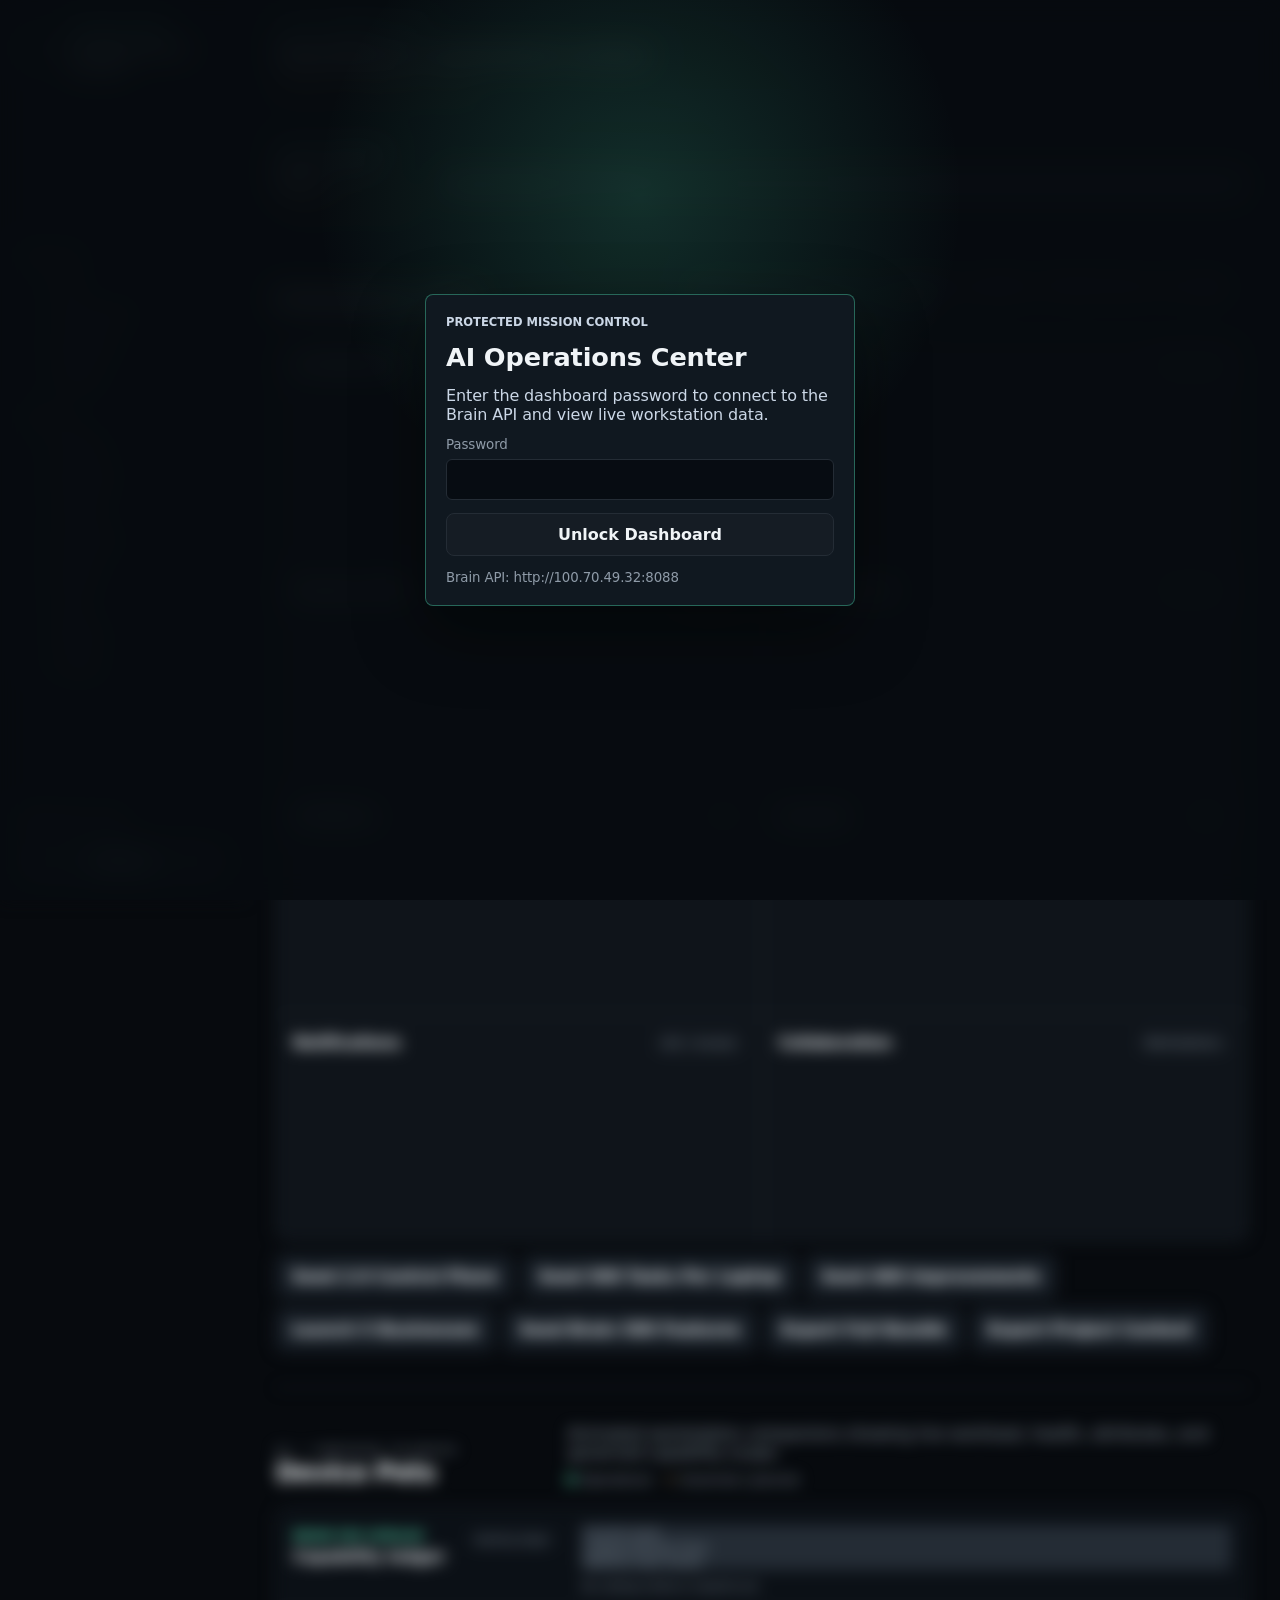
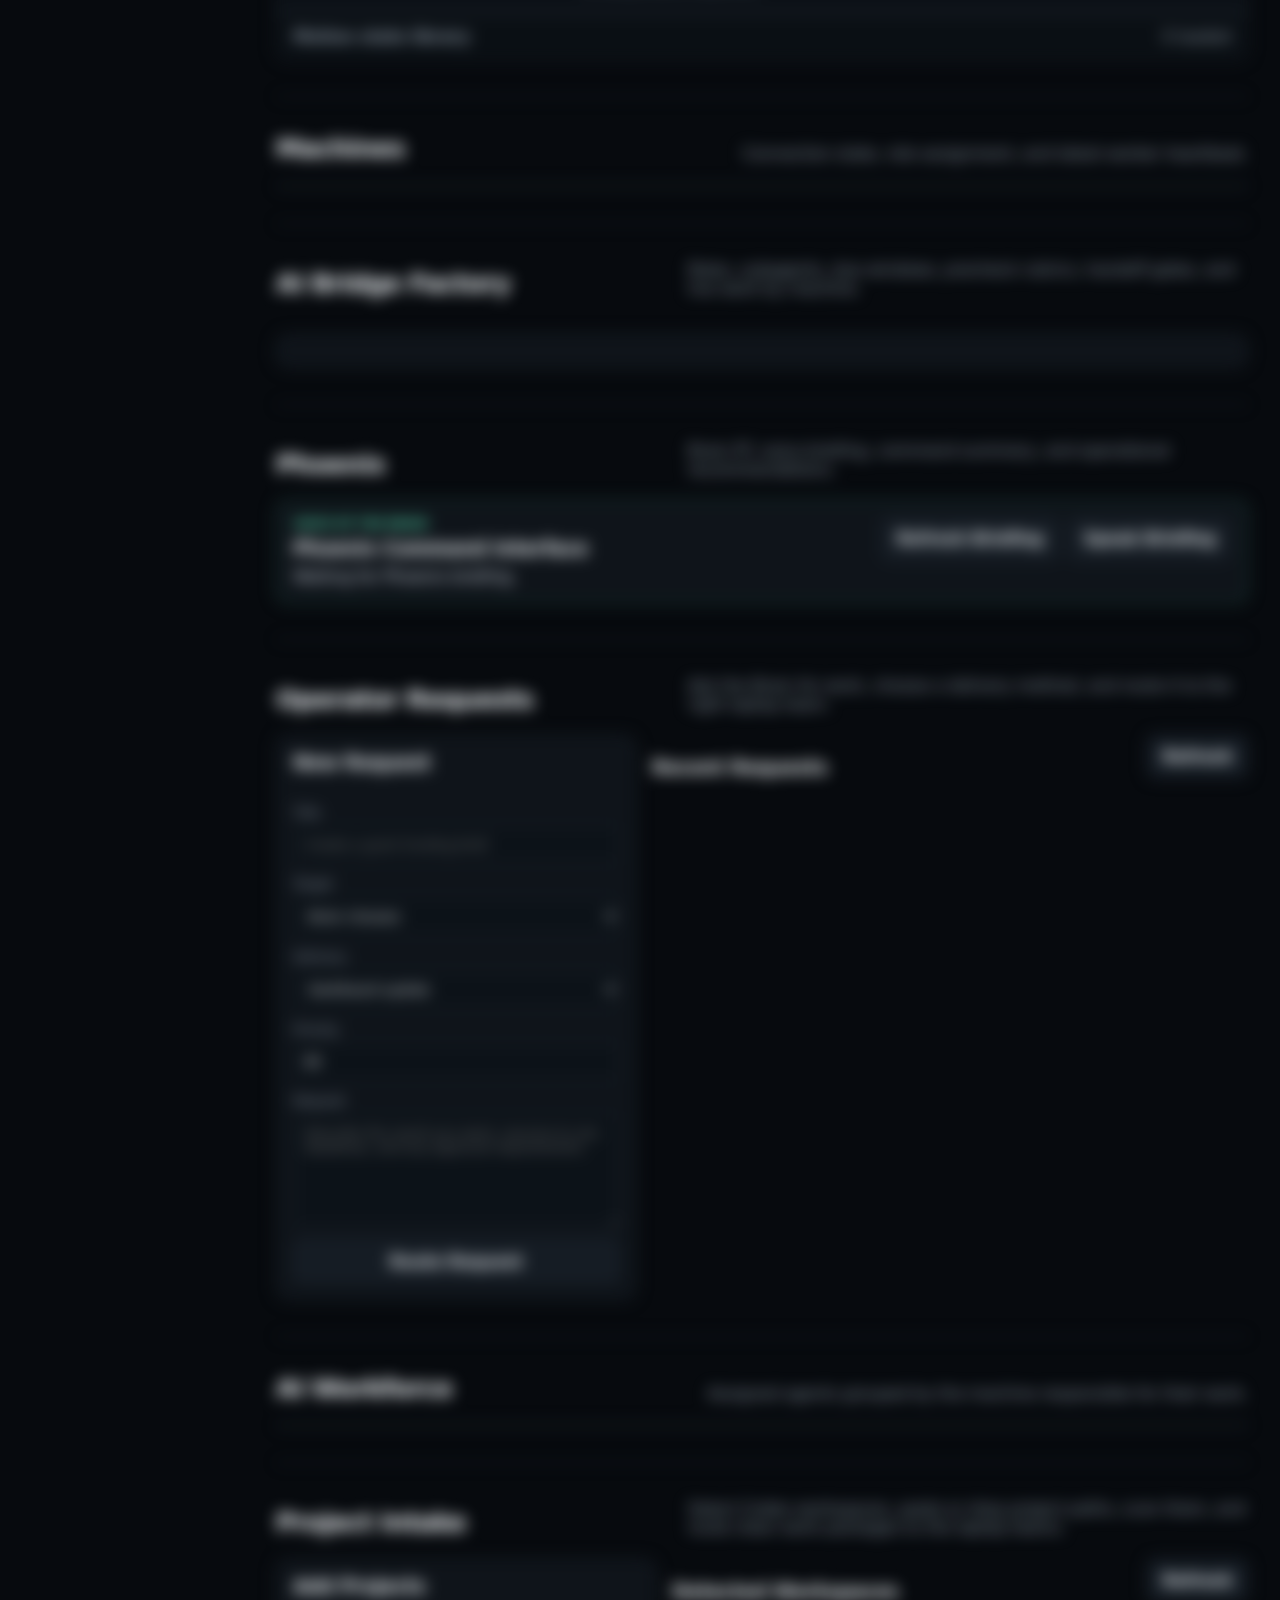
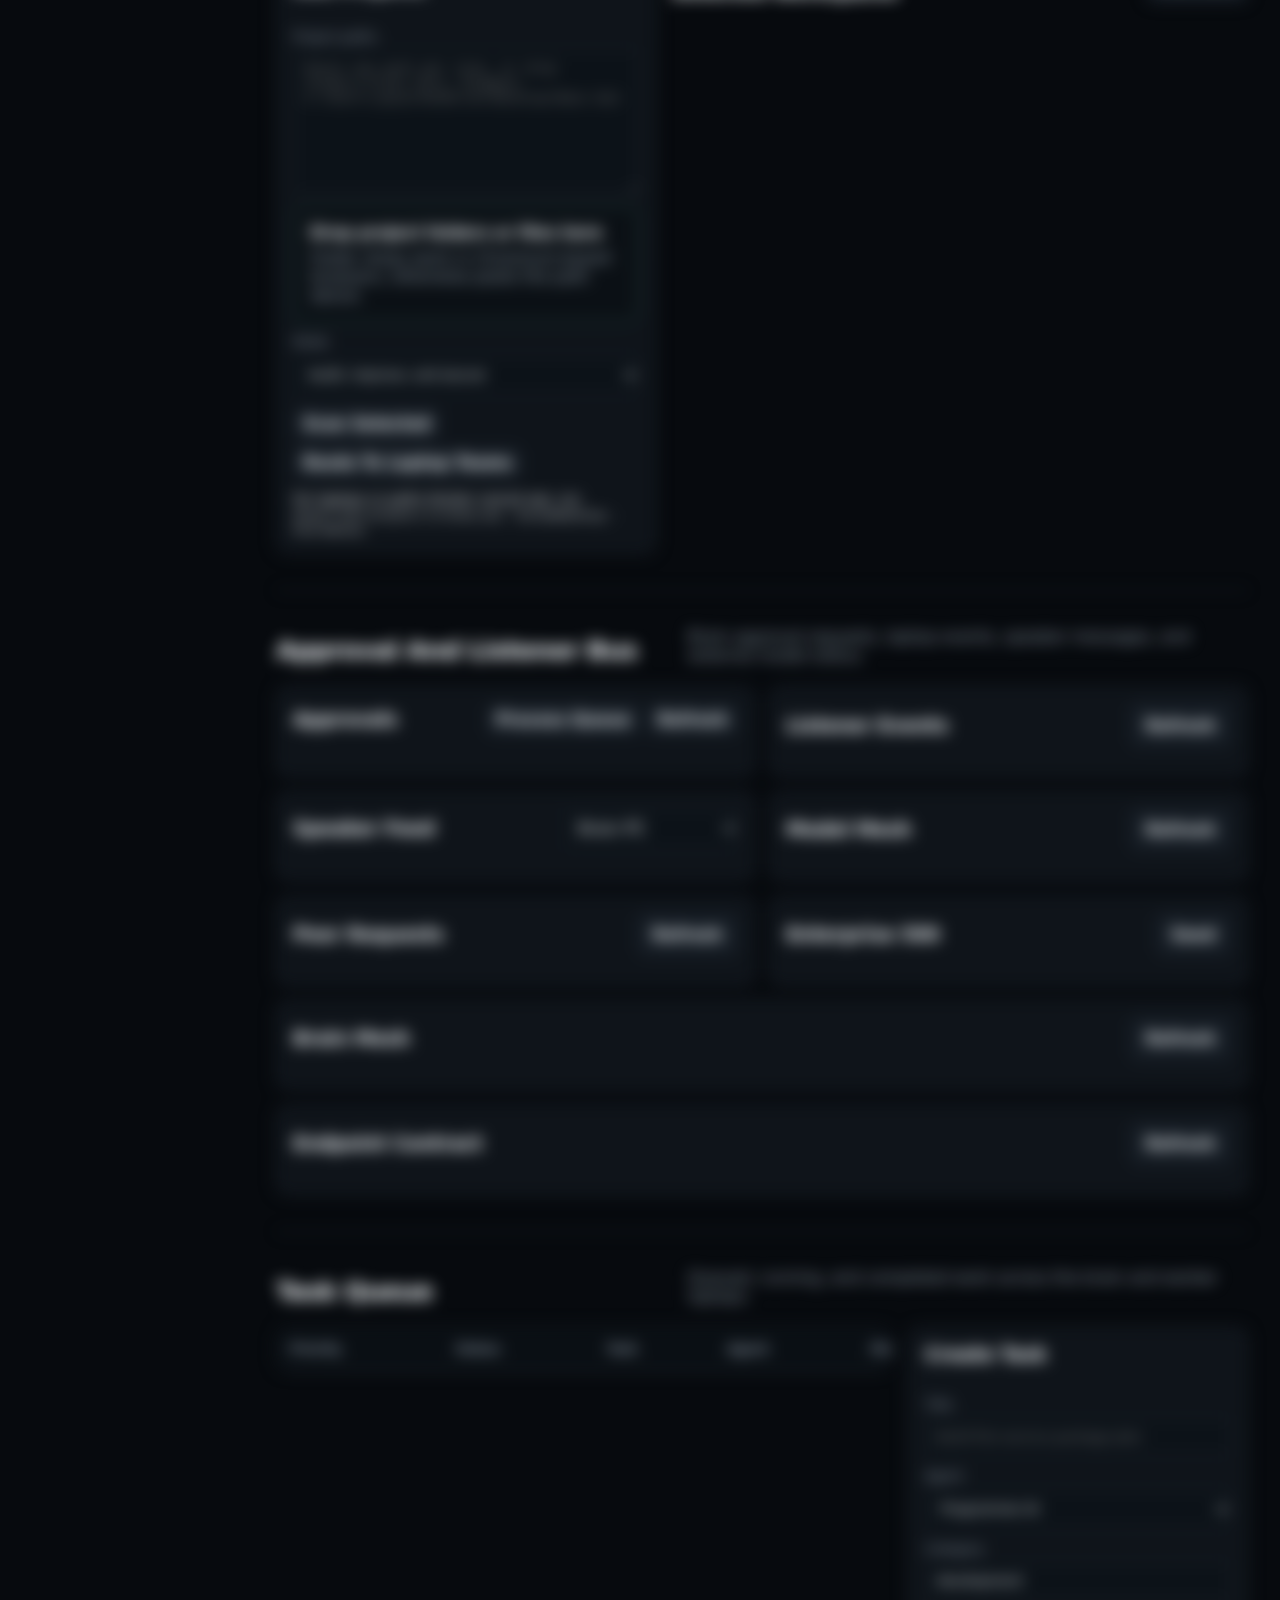
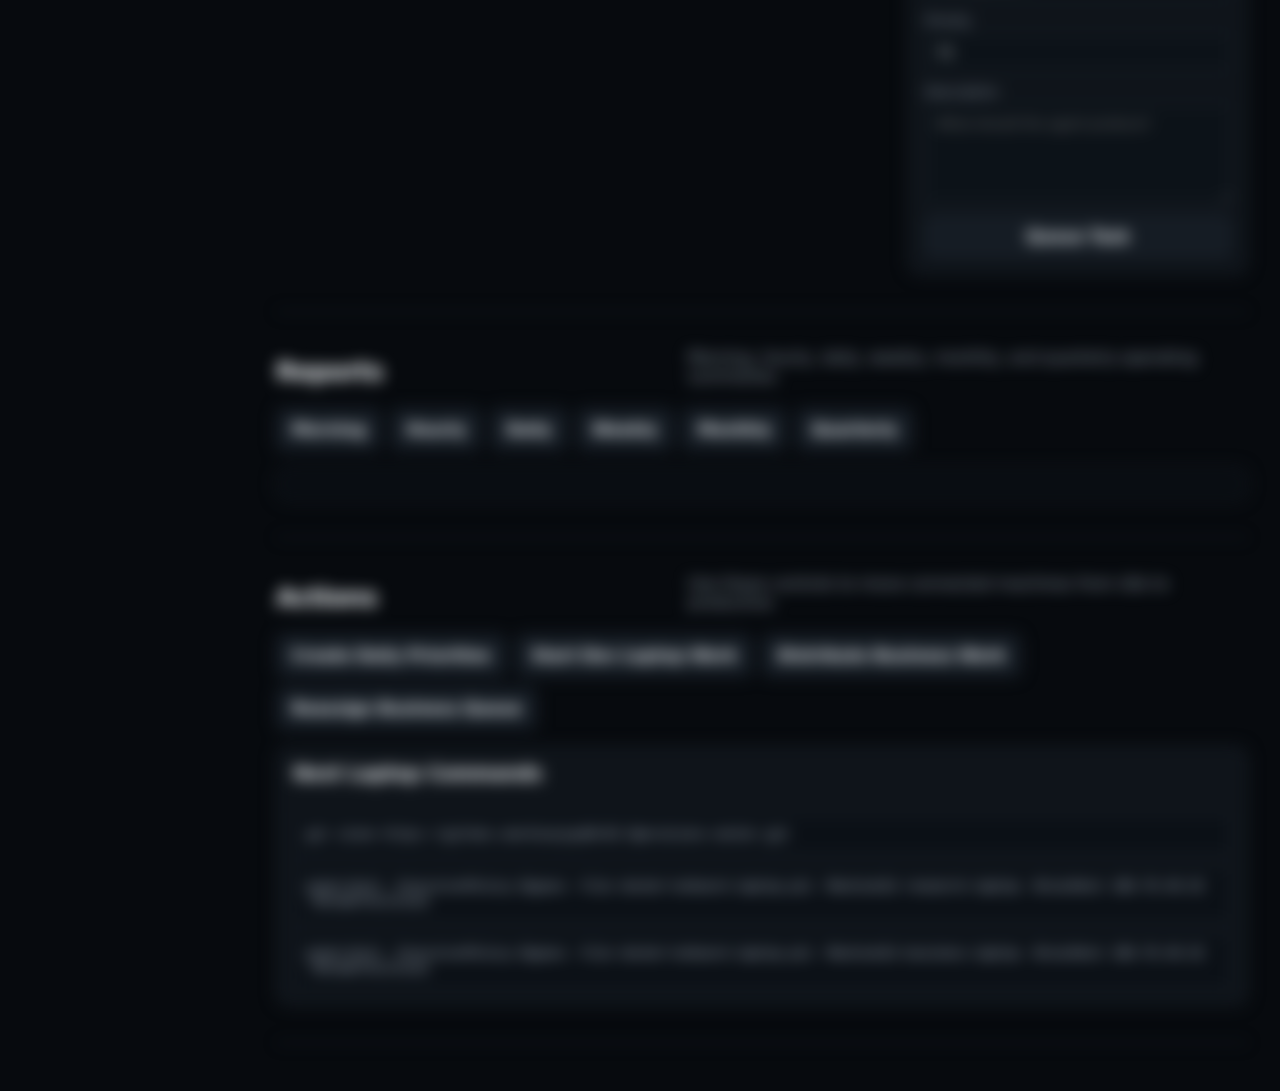
==== commit 5a2fb9e9: "Add project intake and secure laptop orchestration upgrades" ====
--- a/dashboard/index.html
+++ b/dashboard/index.html
@@ -4,7 +4,7 @@
     <meta charset="utf-8" />
     <meta name="viewport" content="width=device-width, initial-scale=1" />
     <title>AI Operations Center</title>
-    <link rel="stylesheet" href="./styles.css?v=command-center-pets-20260713g" />
+    <link rel="stylesheet" href="./styles.css?v=command-center-pets-20260713h-motion4" />
   </head>
   <body>
     <a class="skip-link" href="#command-workspace">Skip to command workspace</a>
@@ -39,11 +39,12 @@
           <span class="nav-label">Operate</span>
           <a href="#phoenix"><span>05</span>Phoenix</a>
           <a href="#operator-requests"><span>06</span>Requests</a>
-          <a href="#brain-bus"><span>07</span>Brain Bus</a>
-          <a href="#agents"><span>08</span>Agents</a>
-          <a href="#tasks"><span>09</span>Tasks</a>
-          <a href="#reports"><span>10</span>Reports</a>
-          <a href="#actions"><span>11</span>Actions</a>
+          <a href="#project-intake"><span>07</span>Projects</a>
+          <a href="#brain-bus"><span>08</span>Brain Bus</a>
+          <a href="#agents"><span>09</span>Agents</a>
+          <a href="#tasks"><span>10</span>Tasks</a>
+          <a href="#reports"><span>11</span>Reports</a>
+          <a href="#actions"><span>12</span>Actions</a>
         </nav>
         <div class="sidebar-footer">
           <span id="last-refresh">Waiting for data</span>
@@ -139,6 +140,14 @@
               </div>
             </div>
           </div>
+          <section id="brain-feature-counter" class="brain-feature-counter" aria-labelledby="brain-feature-counter-title" aria-live="polite">
+            <div class="brain-feature-counter-heading">
+              <div><p class="eyebrow">Brain 500 catalog</p><h3 id="brain-feature-counter-title">Capability ledger</h3></div>
+              <span id="brain-feature-integrity" class="brain-feature-integrity pending">Awaiting ledger</span>
+            </div>
+            <div id="brain-feature-counts" class="brain-feature-counts"><span class="muted">Counts load independently from lifetime task totals.</span></div>
+            <p id="brain-feature-evidence" class="brain-feature-evidence">No catalog evidence snapshot yet.</p>
+          </section>
           <div id="pet-capability-overview" class="pet-capability-overview" aria-label="PET capability overview"></div>
           <div class="pet-grid" id="pet-grid"></div>
           <div class="animation-bank">
@@ -241,6 +250,47 @@
             <p>Assigned agents grouped by the machine responsible for their work.</p>
           </div>
           <div class="agent-matrix" id="agent-matrix"></div>
+        </section>
+
+        <section id="project-intake" class="workspace-section project-intake-section">
+          <div class="section-heading">
+            <h2>Project Intake</h2>
+            <p>Select Codex workspaces, paste or drop project paths, scan them, and route clean work packages to the laptop teams.</p>
+          </div>
+          <div class="project-intake-grid">
+            <form id="project-intake-form" class="task-form project-intake-form">
+              <h3>Add Projects</h3>
+              <label>
+                Project paths
+                <textarea id="project-paths" name="paths" rows="7" placeholder="Paste one path per line, or drop folders/files here. Example: C:\Users\jayla\OneDrive\Desktop\Race Aid"></textarea>
+              </label>
+              <div id="project-drop-zone" class="project-drop-zone" tabindex="0">
+                <strong>Drop project folders or files here</strong>
+                <span>Folder drops work in Chromium-based browsers; otherwise paste the path above.</span>
+              </div>
+              <label>
+                Mode
+                <select id="project-route-mode" name="mode">
+                  <option value="audit-and-improve">Audit, improve, and secure</option>
+                  <option value="feature-roadmap">Feature roadmap</option>
+                  <option value="security-hardening">Security hardening</option>
+                  <option value="business-monetization">Business monetization</option>
+                </select>
+              </label>
+              <div class="mini-actions">
+                <button id="scan-projects" type="submit">Scan Selected</button>
+                <button id="route-projects" type="button">Route To Laptop Teams</button>
+              </div>
+              <small>For laptops or paths Docker cannot see, run <code>docker\scan-projects-to-brain.ps1 -IncludeDesktop -PostToBrain</code>.</small>
+            </form>
+            <div>
+              <div class="section-heading compact-heading">
+                <h3>Detected Workspaces</h3>
+                <button id="refresh-project-intake" type="button">Refresh</button>
+              </div>
+              <div id="project-intake-list" class="compact-list project-intake-list"></div>
+            </div>
+          </div>
         </section>
 
         <section id="brain-bus" class="workspace-section">
@@ -408,6 +458,6 @@
     </div>
 
     <div id="toast" role="status" aria-live="polite"></div>
-    <script src="./app.js?v=command-center-pets-20260713h"></script>
+    <script src="./app.js?v=command-center-pets-20260713h-motion4"></script>
   </body>
 </html>
--- a/dashboard/styles.css
+++ b/dashboard/styles.css
@@ -1252,6 +1252,22 @@
   margin: 0.35rem 0 0;
 }
 
+.message-stream { gap: 0; border-top: 1px solid var(--line); overscroll-behavior: contain; scrollbar-gutter: stable; }
+.compact-list .message-stream-item { min-width: 0; padding: .85rem .15rem .9rem; border-top: 0; border-bottom: 1px solid var(--line); content-visibility: auto; contain-intrinsic-size: 112px; }
+.message-stream-head { display: grid; grid-template-columns: auto minmax(0, 1fr); align-items: center; gap: .65rem; }
+.message-stream-head strong { min-width: 0; overflow-wrap: anywhere; font-size: .86rem; }
+.message-avatar { display: grid !important; place-items: center; width: 30px; height: 30px; border: 1px solid var(--line-strong); border-radius: 9px; color: var(--accent); font: 700 .55rem ui-monospace, "Cascadia Code", monospace; letter-spacing: .04em; }
+.speaker-stream .message-avatar { color: var(--blue); }
+.message-meta { display: flex !important; flex-wrap: wrap; gap: .35rem; margin: .5rem 0 0 2.95rem; }
+.message-meta b, .message-meta i { padding: .18rem .38rem; border: 1px solid var(--line); border-radius: 999px; font-size: .62rem; font-style: normal; font-weight: 600; line-height: 1.2; }
+.message-meta b { color: var(--text); }
+.message-stream-item > p { margin-left: 2.95rem; line-height: 1.55; white-space: pre-wrap; overflow-wrap: anywhere; }
+.speaker-stream .message-stream-item.is-acknowledged .message-avatar { color: var(--good); border-color: color-mix(in srgb, var(--good) 44%, var(--line)); }
+@media (max-width: 520px) {
+  .message-meta, .message-stream-item > p { margin-left: 0; }
+  .message-stream-item > p { margin-top: .65rem; }
+}
+
 .approval-card small {
   display: block;
   margin-top: 0.45rem;
@@ -1384,6 +1400,39 @@
 .request-layout {
   grid-template-columns: 360px minmax(0, 1fr);
 }
+
+.project-intake-grid {
+  display: grid;
+  grid-template-columns: 380px minmax(0, 1fr);
+  gap: 1rem;
+  align-items: start;
+}
+
+.project-intake-form textarea {
+  min-height: 9rem;
+  font-family: ui-monospace, SFMono-Regular, Consolas, monospace;
+}
+
+.project-drop-zone {
+  display: grid;
+  gap: 0.35rem;
+  align-content: center;
+  min-height: 7rem;
+  padding: 1rem;
+  border: 1px dashed color-mix(in srgb, var(--accent), var(--line) 40%);
+  background: color-mix(in srgb, var(--panel-2), transparent 20%);
+  border-radius: var(--radius);
+  color: var(--muted);
+}
+
+.project-drop-zone strong { color: var(--text); }
+.project-drop-zone.is-dragging { border-color: var(--accent); background: color-mix(in srgb, var(--accent), transparent 88%); }
+.project-intake-list { max-height: 35rem; overflow: auto; }
+.project-intake-card { display: grid; gap: 0.35rem; }
+.project-select-row { display: grid; grid-template-columns: auto minmax(0, 1fr); gap: 0.55rem; align-items: center; margin: 0; }
+.project-select-row input { width: 1rem; height: 1rem; }
+.project-intake-card p,
+.project-intake-card small { overflow-wrap: anywhere; }
 
 .compact-heading {
   margin-bottom: 0.75rem;
@@ -1553,6 +1602,7 @@
   .agent-matrix,
   .task-layout,
   .request-layout,
+  .project-intake-grid,
   .phoenix-console {
     grid-template-columns: 1fr;
   }
@@ -1735,6 +1785,7 @@
 
 .noc-grid { grid-template-columns: repeat(12, minmax(0, 1fr)); gap: 1px; background: var(--line); border: 1px solid var(--line); border-radius: var(--radius); overflow: hidden; }
 .noc-panel { grid-column: span 3; min-height: 225px; border: 0; border-radius: 0; background: var(--panel); }
+.noc-panel { min-width: 0; overflow: hidden; }
 .noc-panel:nth-child(1), .noc-panel:nth-child(2) { grid-column: span 6; }
 .noc-panel h3 { font-size: 0.95rem; }
 
@@ -1776,6 +1827,29 @@
 .pet-capability-overview > div { min-width: 0; padding: 1rem; background: #0c1117; }
 .pet-capability-overview strong { display: block; font-size: 1.5rem; letter-spacing: -0.05em; }
 .pet-capability-overview span { display: block; color: var(--muted); font-size: 0.76rem; line-height: 1.45; }
+
+.brain-feature-counter { display: grid; grid-template-columns: minmax(170px, .58fr) minmax(0, 1.42fr); gap: 1rem 1.5rem; align-items: center; margin-bottom: 1px; padding: 1rem; border: 1px solid var(--line); border-radius: var(--radius) var(--radius) 0 0; background: #0b1016; }
+.brain-feature-counter-heading { display: flex; align-items: start; justify-content: space-between; gap: .8rem; min-width: 0; }
+.brain-feature-counter-heading h3, .brain-feature-counter-heading p { margin: 0; }
+.brain-feature-counter-heading h3 { margin-top: .25rem; font-size: 1rem; }
+.brain-feature-integrity { flex: 0 0 auto; padding: .25rem .45rem; border: 1px solid var(--line); border-radius: 999px; color: var(--muted); font-size: .62rem; white-space: nowrap; }
+.brain-feature-integrity.passed { color: var(--good); border-color: color-mix(in srgb, var(--good) 42%, var(--line)); }
+.brain-feature-integrity.attention { color: var(--warn); border-color: color-mix(in srgb, var(--warn) 42%, var(--line)); }
+.brain-feature-counts { display: grid; grid-template-columns: repeat(4, minmax(0, 1fr)); gap: 1px; min-width: 0; background: var(--line); }
+.brain-feature-counts > div { display: grid; grid-template-columns: auto 1fr; gap: .12rem .5rem; min-width: 0; padding: .65rem .7rem; background: var(--panel); }
+.brain-feature-counts > div > span { grid-row: 1 / 3; align-self: center; color: var(--accent); font: 800 .7rem ui-monospace, "Cascadia Code", monospace; }
+.brain-feature-counts strong { font-size: 1.05rem; line-height: 1; }
+.brain-feature-counts small { min-width: 0; overflow-wrap: anywhere; color: var(--muted); font-size: .62rem; }
+.brain-feature-evidence { grid-column: 2; margin: -.45rem 0 0; color: var(--muted); font-size: .66rem; line-height: 1.45; }
+@media (max-width: 900px) {
+  .brain-feature-counter { grid-template-columns: 1fr; }
+  .brain-feature-evidence { grid-column: 1; margin: 0; }
+}
+@media (max-width: 520px) {
+  .brain-feature-counter-heading { display: grid; }
+  .brain-feature-integrity { justify-self: start; }
+  .brain-feature-counts { grid-template-columns: repeat(2, minmax(0, 1fr)); }
+}
 
 .pet-grid {
   grid-template-columns: repeat(2, minmax(0, 1fr));
@@ -1966,7 +2040,8 @@
   .pet-capability-overview,
   .task-layout,
   .request-layout,
-  .phoenix-console { grid-template-columns: 1fr; }
+  .project-intake-grid,
+  .phoenix-console { grid-template-columns: minmax(0, 1fr); }
   .pet-panel,
   .pet-panel:first-child { grid-template-columns: 1fr; }
   .pet-stage { min-height: 190px; }
@@ -1980,7 +2055,138 @@
   .release-assurance-updated { display: block; grid-column: 1; margin: 0; }
 }
 
+@media (max-width: 480px) {
+  .noc-metrics { grid-template-columns: minmax(0, 1fr); }
+}
+
+/* PET dimensional skin: composited depth without image or markup overhead. */
+.pet-stage {
+  perspective: 760px;
+  perspective-origin: 50% 38%;
+  isolation: isolate;
+  background:
+    radial-gradient(ellipse at 50% 82%, rgba(0,0,0,.58) 0 13%, transparent 40%),
+    radial-gradient(circle at 50% 30%, color-mix(in srgb, var(--pet-accent, var(--accent)) 8%, transparent), transparent 48%),
+    linear-gradient(180deg, rgba(255,255,255,.045), transparent 48%),
+    repeating-linear-gradient(90deg, rgba(255,255,255,.03) 0 1px, transparent 1px 28px),
+    #0b1117;
+}
+
+.pet-stage::after {
+  content: "";
+  position: absolute;
+  z-index: 0;
+  left: 22%;
+  right: 22%;
+  bottom: 13%;
+  height: 13%;
+  border-radius: 50%;
+  background: color-mix(in srgb, var(--pet-accent, var(--accent)) 16%, rgba(0,0,0,.72));
+  filter: blur(12px);
+  opacity: .68;
+  transform: rotateX(68deg) translateZ(-18px);
+  animation: pet-ground-pulse 3.2s ease-in-out infinite;
+  pointer-events: none;
+}
+
+.pet-stage .pet {
+  z-index: 1;
+  transform-style: preserve-3d;
+  filter: drop-shadow(0 16px 13px rgba(0,0,0,.42));
+}
+
+.pet-aura { transform: translateZ(-18px) scale(.97); }
+.pet-halo, .pet-siren { transform: translateZ(22px); }
+.pet-screenplate {
+  transform: translateZ(14px);
+  border-color: color-mix(in srgb, var(--pet-accent) 82%, white);
+  background:
+    linear-gradient(112deg, rgba(255,255,255,.18), transparent 24% 68%, rgba(255,255,255,.05)),
+    radial-gradient(circle at 50% -10%, color-mix(in srgb, var(--pet-accent-2) 34%, transparent), transparent 48%),
+    linear-gradient(180deg, color-mix(in srgb, var(--pet-dark) 76%, #26394a), var(--pet-dark));
+  box-shadow:
+    inset 1px 1px 0 rgba(255,255,255,.24),
+    inset -5px -9px 16px rgba(0,0,0,.38),
+    0 0 24px color-mix(in srgb, var(--pet-accent) 24%, transparent),
+    0 16px 18px rgba(0,0,0,.3);
+  transition: transform 220ms ease, filter 220ms ease;
+}
+
+.pet-keyboard {
+  transform: translateZ(8px) rotateX(14deg);
+  transform-origin: 50% 0;
+  box-shadow: inset 0 1px rgba(255,255,255,.16), inset 0 -7px 12px rgba(0,0,0,.34), 0 10px 13px rgba(0,0,0,.34);
+  transition: transform 220ms ease;
+}
+
+.pet-base { transform: translateZ(-3px); }
+.pet-eye, .pet-mouth, .pet-badge, .pet-status-light, .pet-tool { transform: translateZ(25px); }
+.pet-stage:hover .pet-screenplate { transform: translateZ(22px) translateY(-2px) rotateX(-1.5deg); filter: brightness(1.08) saturate(1.12); }
+.pet-stage:hover .pet-keyboard { transform: translateZ(13px) rotateX(19deg) translateY(1px); }
+
+.pet-security .pet-screenplate {
+  border-color: #ff8787;
+  background:
+    linear-gradient(115deg, rgba(255,255,255,.2), transparent 24% 65%, rgba(255,100,100,.12)),
+    radial-gradient(circle at 50% 22%, rgba(255,212,212,.18), transparent 42%),
+    linear-gradient(180deg, #3b1a1d, #160b0d);
+  box-shadow: inset 0 0 0 2px rgba(255,255,255,.05), inset 0 -12px 20px rgba(0,0,0,.48), 0 0 28px rgba(255,100,100,.3), 0 18px 20px rgba(0,0,0,.42);
+}
+
+.pet-security .pet-aura { border-style: double; animation-duration: 1.9s; }
+.pet-security .pet-scanline { height: 3px; box-shadow: 0 0 10px #ff6464; animation-duration: 1.45s; }
+.pet-security .pet-base { box-shadow: 0 0 24px rgba(255,100,100,.52); }
+
+@keyframes pet-ground-pulse {
+  0%, 100% { opacity: .46; transform: rotateX(68deg) translateZ(-18px) scale(.88); }
+  50% { opacity: .78; transform: rotateX(68deg) translateZ(-18px) scale(1.05); }
+}
+
+@media (max-width: 720px) {
+  .pet-stage { perspective: 620px; background-size: auto; }
+  .pet-stage::after { left: 29%; right: 29%; bottom: 10%; }
+}
+
 @media (prefers-reduced-motion: reduce) {
   html { scroll-behavior: auto; }
-  *, *::before, *::after { animation-duration: 0.01ms !important; animation-iteration-count: 1 !important; scroll-behavior: auto !important; }
-}
+  *, *::before, *::after { animation-duration: 0.01ms !important; animation-iteration-count: 1 !important; transition-duration: 0.01ms !important; scroll-behavior: auto !important; }
+  .pet-stage:hover .pet-screenplate { transform: translateZ(14px); filter: none; }
+  .pet-stage:hover .pet-keyboard { transform: translateZ(8px) rotateX(14deg); }
+}
+
+/* Telemetry-driven PET motion rig. Transform/opacity-only loops keep repaint cost low. */
+.pet-signal-orbit, .pet-work-stream, .pet-task-flare { position: absolute; display: block; pointer-events: none; }
+.pet-signal-orbit { inset: -12px -16px -4px; border: 1px solid color-mix(in srgb, var(--pet-accent) 28%, transparent); border-radius: 50%; opacity: .62; animation: pet-orbit-drift 7s linear infinite; }
+.pet-signal-orbit::before, .pet-signal-orbit::after { content: ""; position: absolute; inset: 9px; border: 1px dashed color-mix(in srgb, var(--pet-accent) 17%, transparent); border-radius: inherit; }
+.pet-signal-orbit i { position: absolute; width: 5px; height: 5px; border-radius: 50%; background: var(--pet-accent-2); box-shadow: 0 0 9px var(--pet-accent); }
+.pet-signal-orbit i:nth-child(1) { left: 16%; top: 20%; }
+.pet-signal-orbit i:nth-child(2) { right: 4%; top: 48%; }
+.pet-signal-orbit i:nth-child(3) { left: 42%; bottom: -3px; }
+.pet-work-stream { left: 20px; right: 20px; bottom: 1px; height: 24px; opacity: .18; overflow: hidden; }
+.pet-work-stream i { position: absolute; left: 0; width: 28px; height: 2px; border-radius: 99px; background: linear-gradient(90deg, transparent, var(--pet-accent), transparent); animation: pet-packet-flow 1.8s linear infinite; }
+.pet-work-stream i:nth-child(2) { top: 8px; animation-delay: -600ms; }
+.pet-work-stream i:nth-child(3) { top: 16px; animation-delay: -1.2s; }
+.pet-task-flare { inset: -3px; border: 1px solid var(--pet-accent); border-radius: 42%; opacity: 0; transform: scale(.75); }
+[data-workload="busy"] .pet-work-stream, [data-workload="critical"] .pet-work-stream { opacity: .78; }
+[data-workload="critical"] .pet-work-stream i { animation-duration: .75s; }
+[data-workload="critical"] .pet-screenplate { filter: saturate(1.2); }
+[data-signal="limited"] .pet-signal-orbit { opacity: .32; animation-duration: 11s; }
+[data-signal="limited"] .pet-signal-orbit i:nth-child(2) { opacity: .15; }
+[data-signal="lost"] .pet-signal-orbit { opacity: .2; animation-play-state: paused; }
+[data-signal="lost"] .pet-signal-orbit i { opacity: .12; box-shadow: none; }
+.pet-state-on-roll .pet-task-flare, [data-roll="true"] .pet-task-flare { animation: pet-completion-flare 1.4s ease-out 2; }
+.pet-panel, .pet-stage { transition: border-color 180ms ease, background-color 180ms ease, box-shadow 180ms ease; }
+.pet-panel:hover .pet-stage, .pet-stage:hover { box-shadow: inset 0 0 38px color-mix(in srgb, var(--pet-accent, var(--accent)) 10%, transparent); }
+@keyframes pet-orbit-drift { to { transform: rotate(360deg); } }
+@keyframes pet-packet-flow { from { transform: translateX(-34px); opacity: 0; } 18%, 75% { opacity: 1; } to { transform: translateX(104px); opacity: 0; } }
+@keyframes pet-completion-flare { 0% { opacity: 0; transform: scale(.72); } 35% { opacity: .75; } 100% { opacity: 0; transform: scale(1.38); } }
+.pet-panel { position: relative; }
+.pet-panel { content-visibility: auto; contain-intrinsic-size: 430px; }
+.pet-stage { contain: layout paint style; }
+.pet-signal-orbit, .pet-work-stream i, .pet-task-flare { will-change: transform, opacity; }
+.pet-panel[data-workload="critical"] { border-color: color-mix(in srgb, var(--pet-accent, var(--warn)) 48%, var(--line)); }
+.pet-panel[data-signal="lost"] .pet-stage { background-color: #111316; }
+.pet-copy dd { overflow-wrap: anywhere; }
+.pet-copy header > div { min-width: 0; }
+.pet-copy header .pill { flex: 0 0 auto; }
+@media (max-width: 720px) { .pet-copy header { align-items: center; } }
